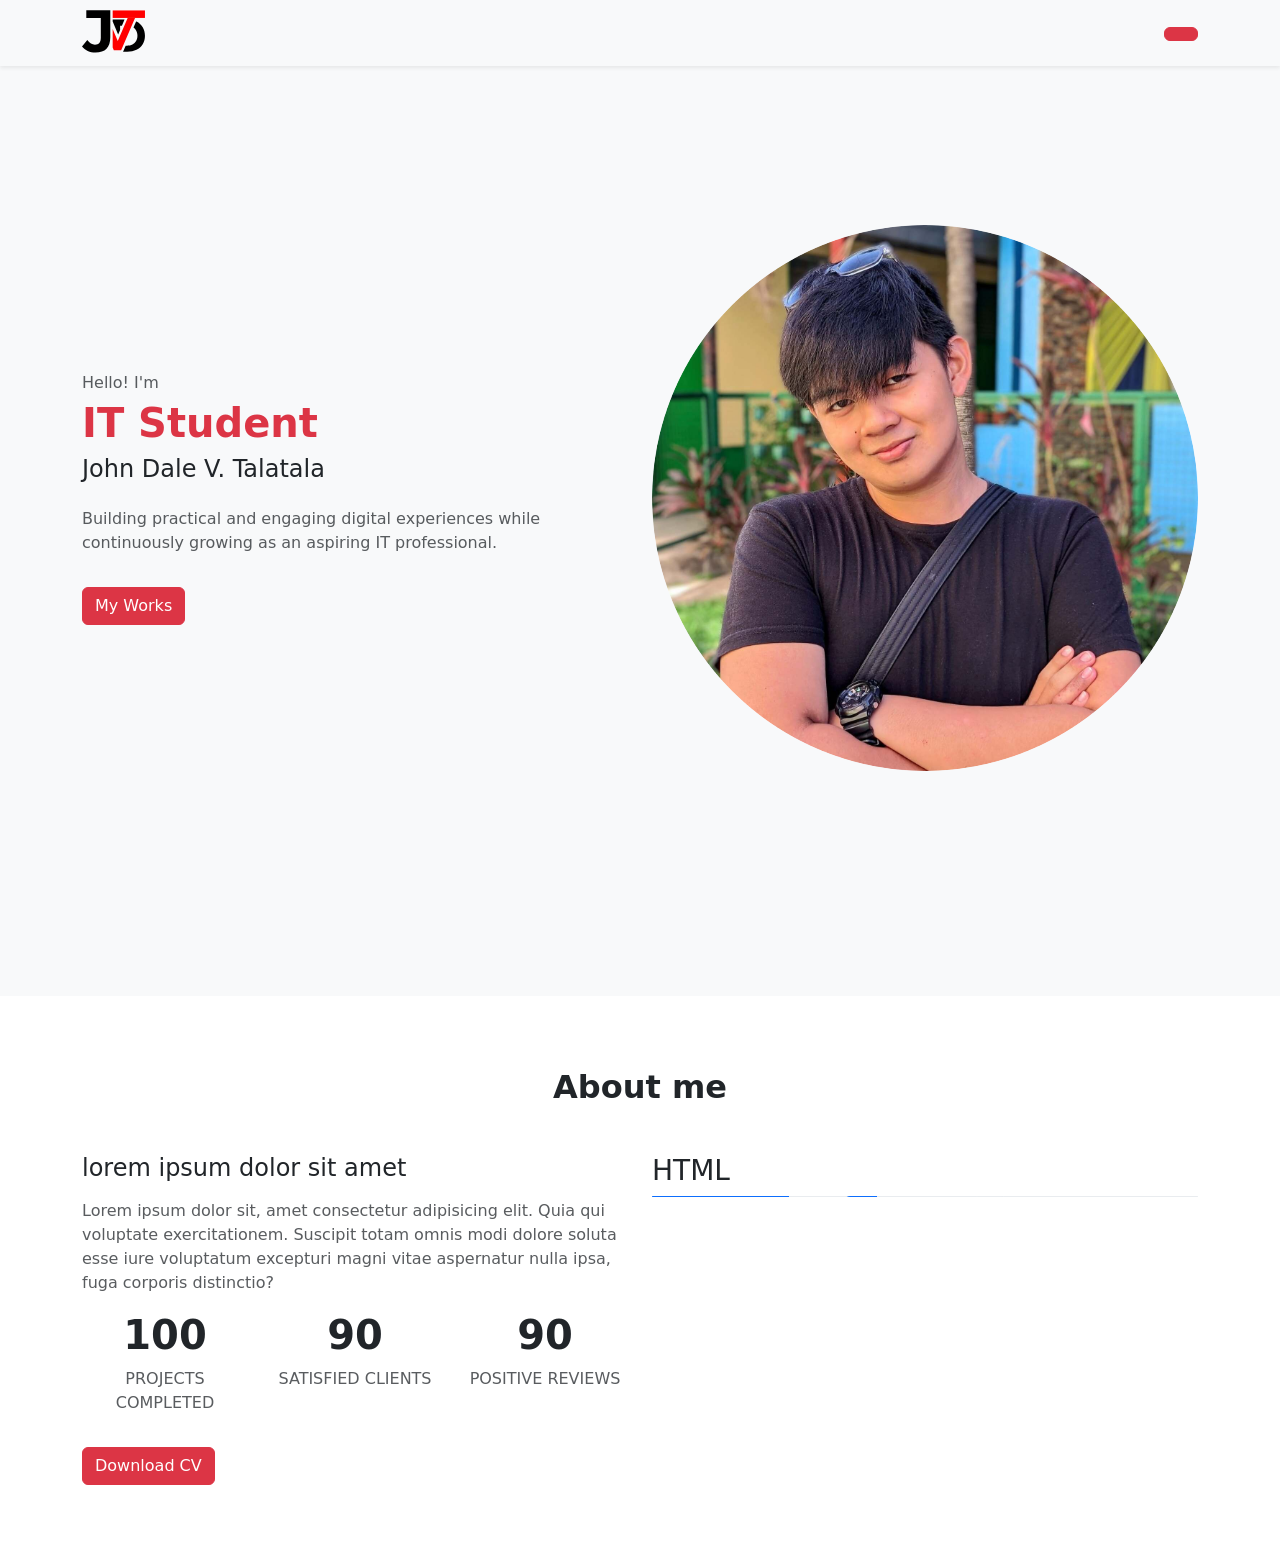
==== assets/index.html @ 02edfbd3 "initial commit" ====
<!DOCTYPE html>
<html lang="en">
<head>
    <meta charset="UTF-8">
    <meta name="viewport" content="width=device-width, initial-scale=1.0">
    <title>Portfolio</title>
    <link rel="stylesheet" href="css/bootstrap.min.css">
    <link rel="stylesheet" href="css/font-awesome.min.css">
</head>
<body class="bg-light">
    <!--Navigation Bar Start-->
    <nav class="navbar navbar-light fixed-top bg-light shadow-sm">
        <div class="container-lg">
            <a class="navbar-brand" href="#">
                 <img src="img/logo.svg" style="height: 70px; width: auto; margin: -15px 0;">
            </a>
            <div class="dropdown">
                <button class="btn btn-danger px-3" type="button" id="dropdownMenuButton"
                data-bs-toggle="dropdown" aria-expanded="false">
                    <i class="fas fa-bars"></i>
                </button>
                <ul class="dropdown-menu dropdown-menu-end">
                    <li><a class="dropdown-item" href="#home">Home</a></li>
                    <li><a class="dropdown-item" href="#about">About</a></li>
                    <li><a class="dropdown-item" href="#portfolio">Portfolio</a></li>                    
                </ul>
            </div>
        </div>
    </nav>
    <!--Navigation Bar end-->

    <!--Home Section Start-->
<section class="Home py-5" id="home">
    <div class="container-lg">
        <div class="row min-vh-100 align-items-center align-content-center">
            <div class="col-md-6 mt-5 mt-md-0">
                <div class="home-img">
                    <img src="img/profile.png" alt="Profile Picture" class="img-fluid rounded-circle w-100">
                </div>
            </div>
            <div class="col-md-6 mt-5 mt-md-0 order-md-first">
                <div class="home-text">
                    <p class="text-muted mb-1">Hello! I'm</p>
                    <h1 class="text-danger fs-1 fw-bold">IT Student</h1>
                    <h2 class="fs-4">John Dale V. Talatala</h2>
                    <p class="mt-4 text-muted">Building practical and engaging digital experiences while continuously growing as an aspiring IT professional.</p>
                    <a href="#portfolio" class="btn btn-danger px3 mt-3">My Works</a>
                </div>
            </div>
                

            </div>
        </div>
    </div>
</section>
    <!--Home Section End-->

    <!--About Section Start-->
<section class="about bg-white py-5" id="about">
    <div class="container-lg py-4">
        <div class="row justify-content-center">
            <div class="col-lg-8">
                <div class="section-title text-center">
                    <h2 class="fw-bold mb-5">About me</h2>
                </div>
            </div>
        </div>
        <div class="row">
            <div class="col-md-6">
                <div class="about-text"> 
                    <h3 class="fs-4 mb-3">lorem ipsum dolor sit amet</h3>
                    <p class="text-muted">Lorem ipsum dolor sit, amet consectetur adipisicing elit. Quia qui voluptate exercitationem. Suscipit totam omnis modi dolore soluta esse iure voluptatum excepturi magni vitae aspernatur nulla ipsa, fuga corporis distinctio?</p>
                </div>
                <div class="row text-center text-uppercase my-3">    
                    <div class="col-sm-4">
                        <div class="fact-item">
                            <h4 class="fs-1 fw-bold">100</h4>
                            <p class="text-muted">Projects Completed</p>
                        </div>
                    </div>
                    <div class="col-sm-4">
                        <div class="fact-item">
                            <h4 class="fs-1 fw-bold">90</h4>
                            <p class="text-muted">Satisfied Clients</p>
                        </div>
                    </div>
                    <div class="col-sm-4">
                        <div class="fact-item">
                            <h4 class="fs-1 fw-bold">90</h4>
                            <p class="text-muted">Positive Reviews</p>
                        </div>
                    </div>                 
                </div>
                <div class="row">
                    <div class="col-lg-12 d-flex align-items-center">
                        <a href="#" class="btn btn-danger me-5">Download CV</a>
                        <div class="social-links">
                            <a href="#" class="text-dark me-2"><i class="fab fa-facebook"></i></a>
                            <a href="#" class="text-dark me-2"><i class="fab fa-twitter"></i></a>
                            <a href="#" class="text-dark me-2"><i class="fab fa-instagram"></i></a>
                            <a href="#" class="text-dark me-2"><i class="fab fa-linkedin-in"></i></a>
                        </div>
                    </div>                    
                </div>
            </div>
            <div class="col-md-6">
                <div class="skill-item">
                    <h3>HTML</h3>
                    <div class="progress" role="progressbar" aria-label="Example 1px high" aria-valuenow="25" aria-valuemin="0" aria-valuemax="100" style="height: 1px">
                        <div class="progress-bar" style="width: 25%"></div>
                    
                    <h3>CSS</h3>
                    <div class="progress" role="progressbar" aria-label="Basic example" aria-valuenow="0" aria-valuemin="0" aria-valuemax="100">
                    <div class="progress-bar" style="width: 40%"></div>
                    
                    <h3>Python</h3>
                    <div class="progress" role="progressbar" aria-label="Basic example" aria-valuenow="0" aria-valuemin="0" aria-valuemax="100">
                    <div class="progress-bar" style="width: 55%"></div>
                    
                    <h3>C++</h3>
                    <div class="progress" role="progressbar" aria-label="Basic example" aria-valuenow="0" aria-valuemin="0" aria-valuemax="100">
                    <div class="progress-bar" style="width: 60%"></div>

</div>
                </div>
            </div>
            
        </div>
    </div>
</section>
    <!--About Section Start-->


    <script src="js/bootstrap.bundle.min.js"></script>
</body>
</html>
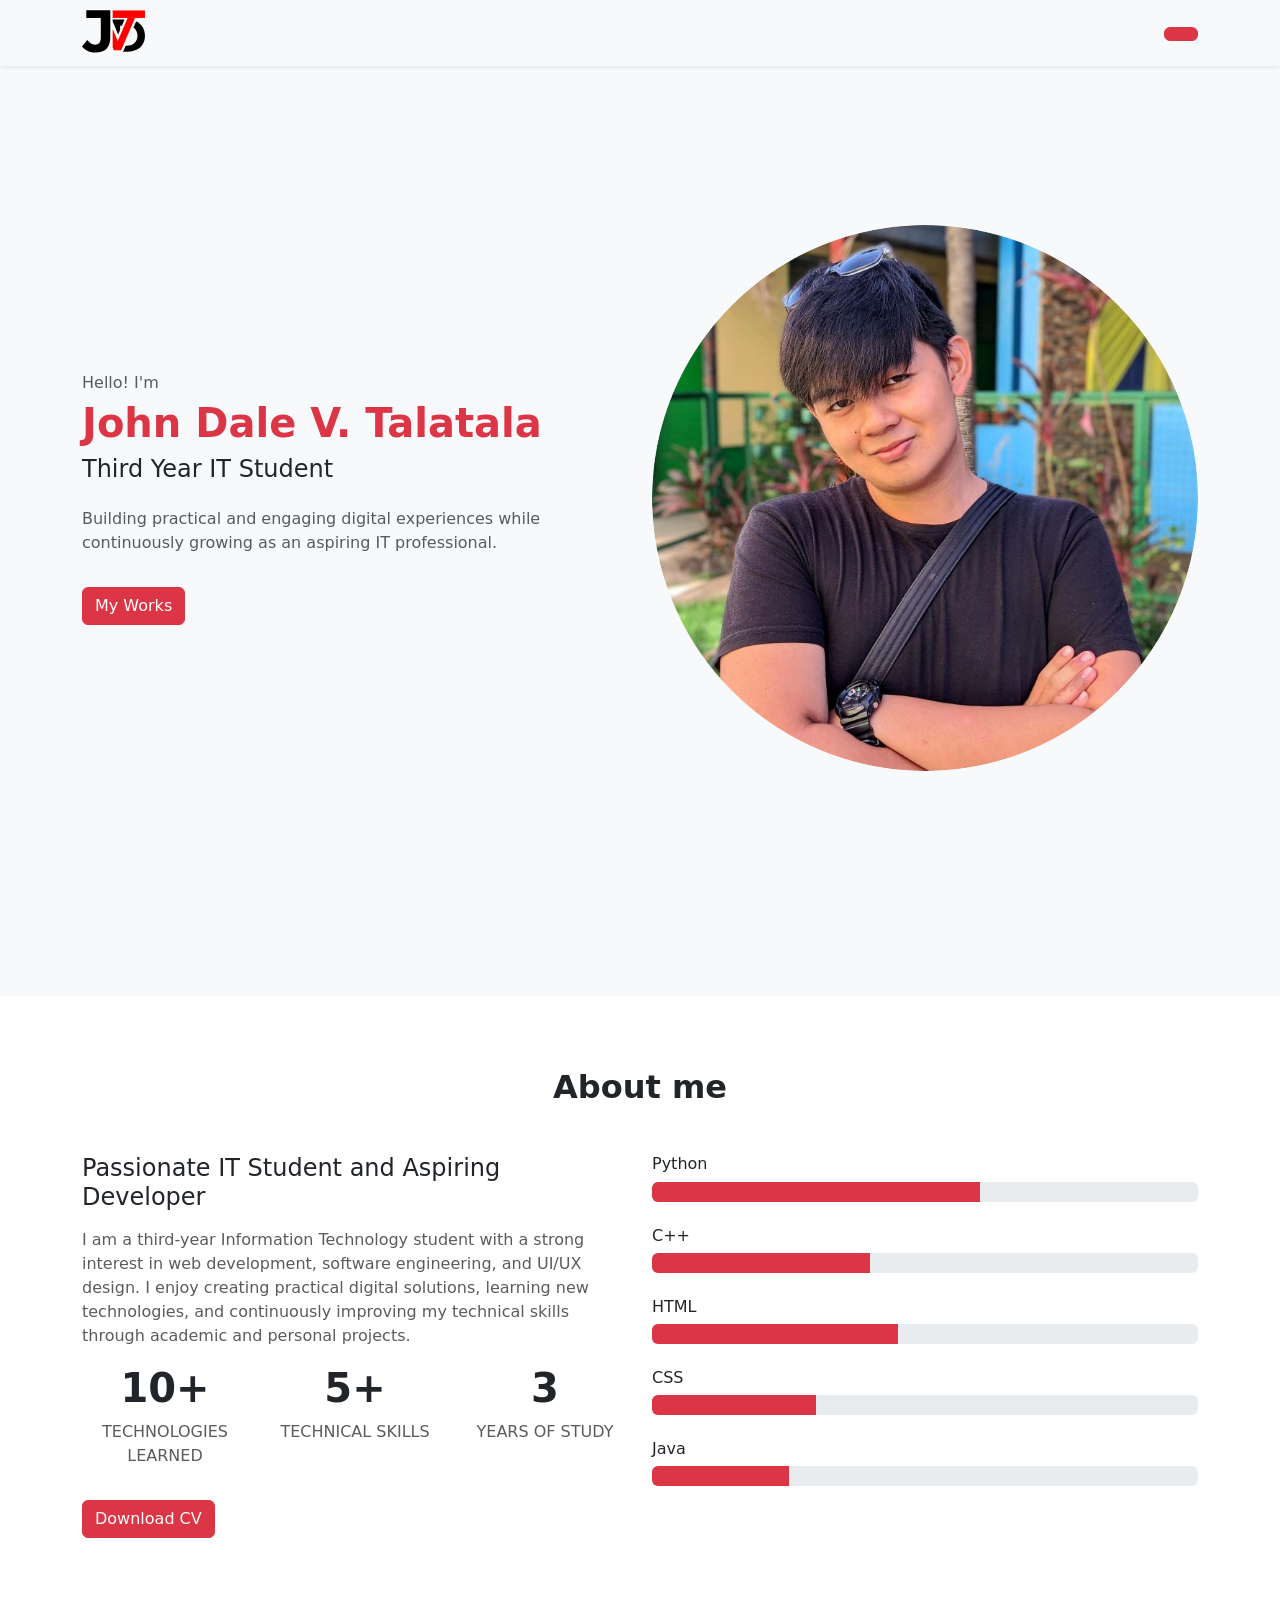
==== commit fb79e3be: "fixed the progress bar and updated the about me placeholder" ====
--- a/assets/index.html
+++ b/assets/index.html
@@ -41,8 +41,8 @@
             <div class="col-md-6 mt-5 mt-md-0 order-md-first">
                 <div class="home-text">
                     <p class="text-muted mb-1">Hello! I'm</p>
-                    <h1 class="text-danger fs-1 fw-bold">IT Student</h1>
-                    <h2 class="fs-4">John Dale V. Talatala</h2>
+                    <h1 class="text-danger fs-1 fw-bold">John Dale V. Talatala</h1>
+                    <h2 class="fs-4">Third Year IT Student</h2>
                     <p class="mt-4 text-muted">Building practical and engaging digital experiences while continuously growing as an aspiring IT professional.</p>
                     <a href="#portfolio" class="btn btn-danger px3 mt-3">My Works</a>
                 </div>
@@ -68,26 +68,30 @@
         <div class="row">
             <div class="col-md-6">
                 <div class="about-text"> 
-                    <h3 class="fs-4 mb-3">lorem ipsum dolor sit amet</h3>
-                    <p class="text-muted">Lorem ipsum dolor sit, amet consectetur adipisicing elit. Quia qui voluptate exercitationem. Suscipit totam omnis modi dolore soluta esse iure voluptatum excepturi magni vitae aspernatur nulla ipsa, fuga corporis distinctio?</p>
+                    <h3 class="fs-4 mb-3">Passionate IT Student and Aspiring Developer</h3>
+                    <p class="text-muted">I am a third-year Information Technology student with a strong interest
+                    in web development, software engineering, and UI/UX design. I enjoy
+                    creating practical digital solutions, learning new technologies, and
+                    continuously improving my technical skills through academic and personal
+                    projects.</p>
                 </div>
                 <div class="row text-center text-uppercase my-3">    
                     <div class="col-sm-4">
                         <div class="fact-item">
-                            <h4 class="fs-1 fw-bold">100</h4>
-                            <p class="text-muted">Projects Completed</p>
+                            <h4 class="fs-1 fw-bold">10+</h4>
+                            <p class="text-muted">Technologies Learned</p>
                         </div>
                     </div>
                     <div class="col-sm-4">
                         <div class="fact-item">
-                            <h4 class="fs-1 fw-bold">90</h4>
-                            <p class="text-muted">Satisfied Clients</p>
+                            <h4 class="fs-1 fw-bold">5+</h4>
+                            <p class="text-muted">Technical Skills</p>
                         </div>
                     </div>
                     <div class="col-sm-4">
                         <div class="fact-item">
-                            <h4 class="fs-1 fw-bold">90</h4>
-                            <p class="text-muted">Positive Reviews</p>
+                            <h4 class="fs-1 fw-bold">3</h4>
+                            <p class="text-muted">Years of Study</p>
                         </div>
                     </div>                 
                 </div>
@@ -103,25 +107,36 @@
                     </div>                    
                 </div>
             </div>
-            <div class="col-md-6">
-                <div class="skill-item">
-                    <h3>HTML</h3>
-                    <div class="progress" role="progressbar" aria-label="Example 1px high" aria-valuenow="25" aria-valuemin="0" aria-valuemax="100" style="height: 1px">
-                        <div class="progress-bar" style="width: 25%"></div>
-                    
-                    <h3>CSS</h3>
-                    <div class="progress" role="progressbar" aria-label="Basic example" aria-valuenow="0" aria-valuemin="0" aria-valuemax="100">
-                    <div class="progress-bar" style="width: 40%"></div>
-                    
-                    <h3>Python</h3>
-                    <div class="progress" role="progressbar" aria-label="Basic example" aria-valuenow="0" aria-valuemin="0" aria-valuemax="100">
-                    <div class="progress-bar" style="width: 55%"></div>
-                    
-                    <h3>C++</h3>
-                    <div class="progress" role="progressbar" aria-label="Basic example" aria-valuenow="0" aria-valuemin="0" aria-valuemax="100">
-                    <div class="progress-bar" style="width: 60%"></div>
-
-</div>
+            <div class="col-md-6 mt-5 mt-md-0">
+                <div class="skill-item mb-4">
+                    <h3 class="fs-6">Python</h3>
+                    <div class="progress" role="progressbar" aria-valuenow="25" aria-valuemin="0" aria-valuemax="100" style="height: 20px">
+                    <div class="progress-bar bg-danger" style="width: 60%"></div>
+                    </div>
+                </div>
+                <div class="skill-item mb-4">
+                    <h3 class="fs-6">C++</h3>
+                    <div class="progress" role="progressbar" aria-valuenow="25" aria-valuemin="0" aria-valuemax="100" style="height: 20px">
+                    <div class="progress-bar bg-danger" style="width: 40%"></div>
+                    </div>
+                </div>
+                <div class="skill-item mb-4">
+                    <h3 class="fs-6">HTML</h3>
+                    <div class="progress" role="progressbar" aria-valuenow="25" aria-valuemin="0" aria-valuemax="100" style="height: 20px">
+                    <div class="progress-bar bg-danger" style="width: 45%"></div>
+                    </div>
+                </div>
+                <div class="skill-item mb-4">
+                    <h3 class="fs-6">CSS</h3>
+                    <div class="progress" role="progressbar" aria-valuenow="25" aria-valuemin="0" aria-valuemax="100" style="height: 20px">
+                    <div class="progress-bar bg-danger" style="width: 30%"></div>
+                    </div>
+                </div>
+                <div class="skill-item mb-4">
+                    <h3 class="fs-6">Java</h3>
+                    <div class="progress" role="progressbar" aria-valuenow="25" aria-valuemin="0" aria-valuemax="100" style="height: 20px">
+                    <div class="progress-bar bg-danger" style="width: 25%"></div>
+                    </div>
                 </div>
             </div>
             
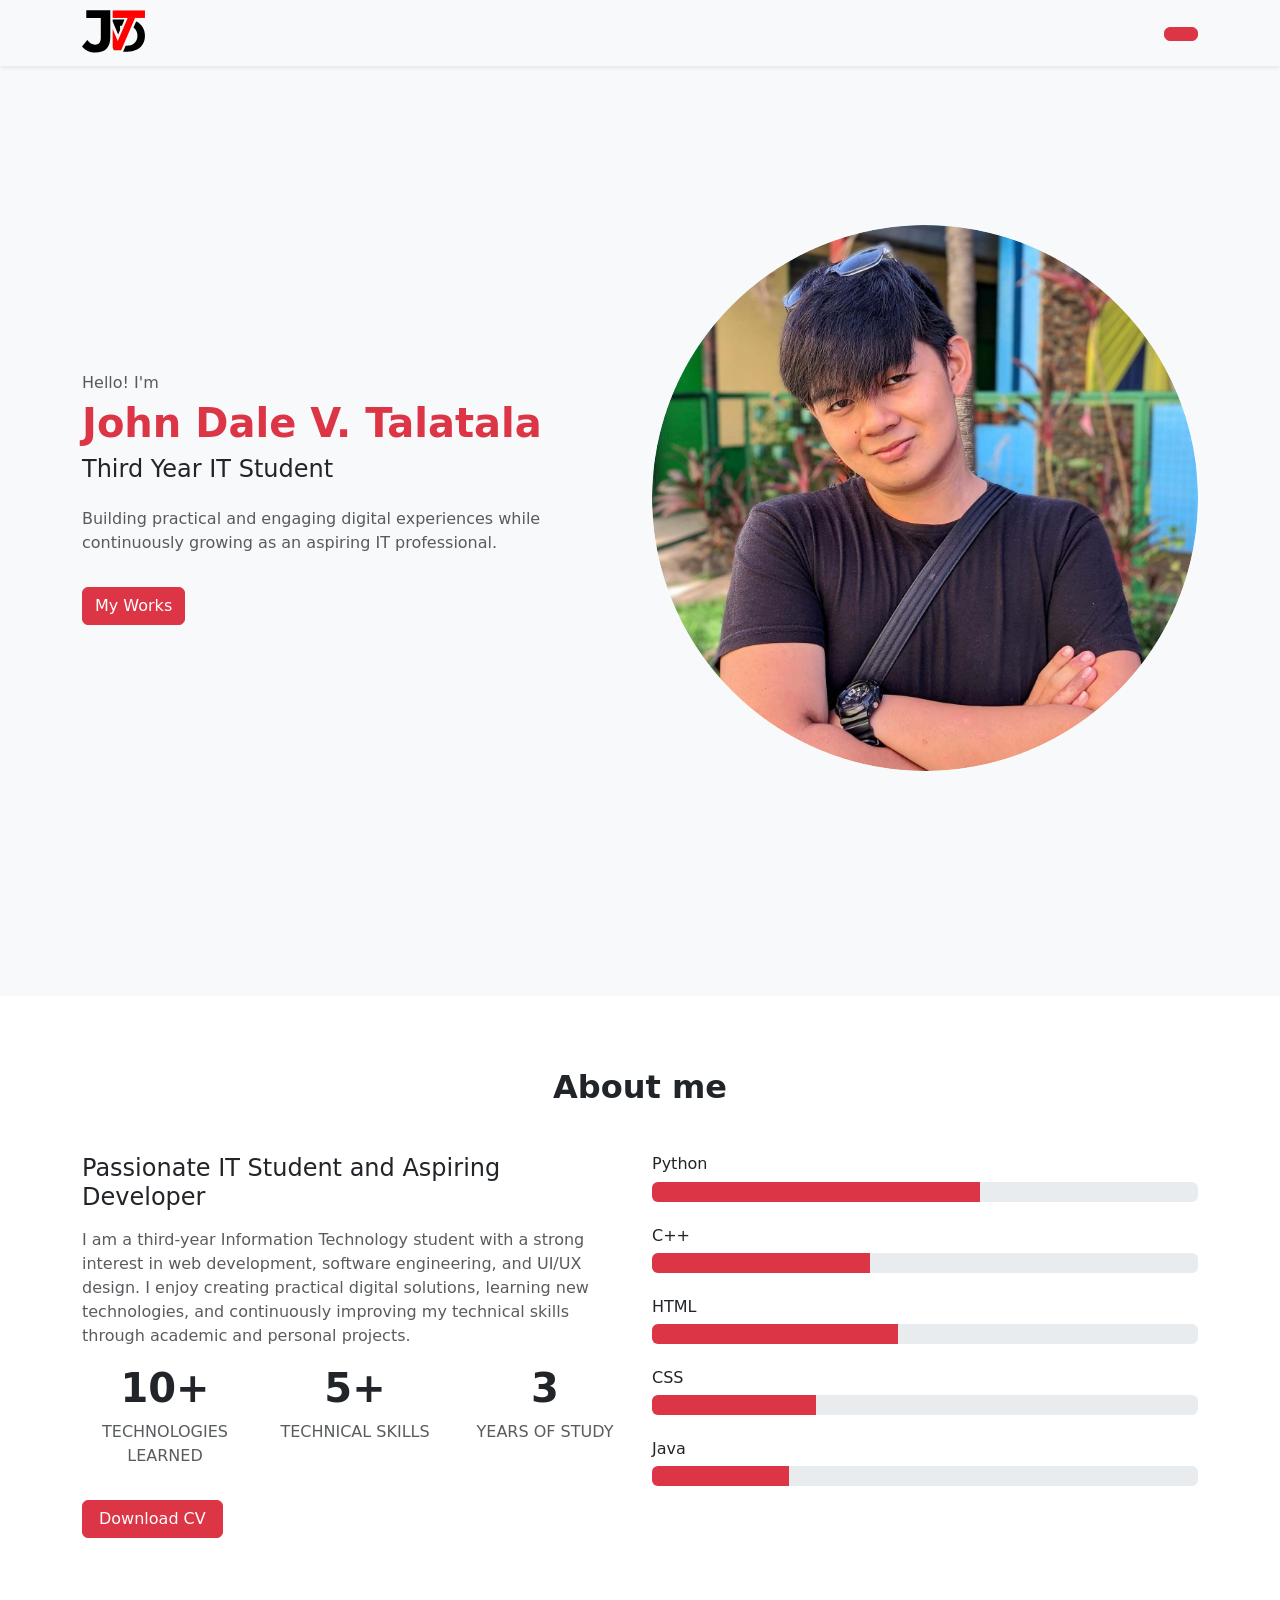
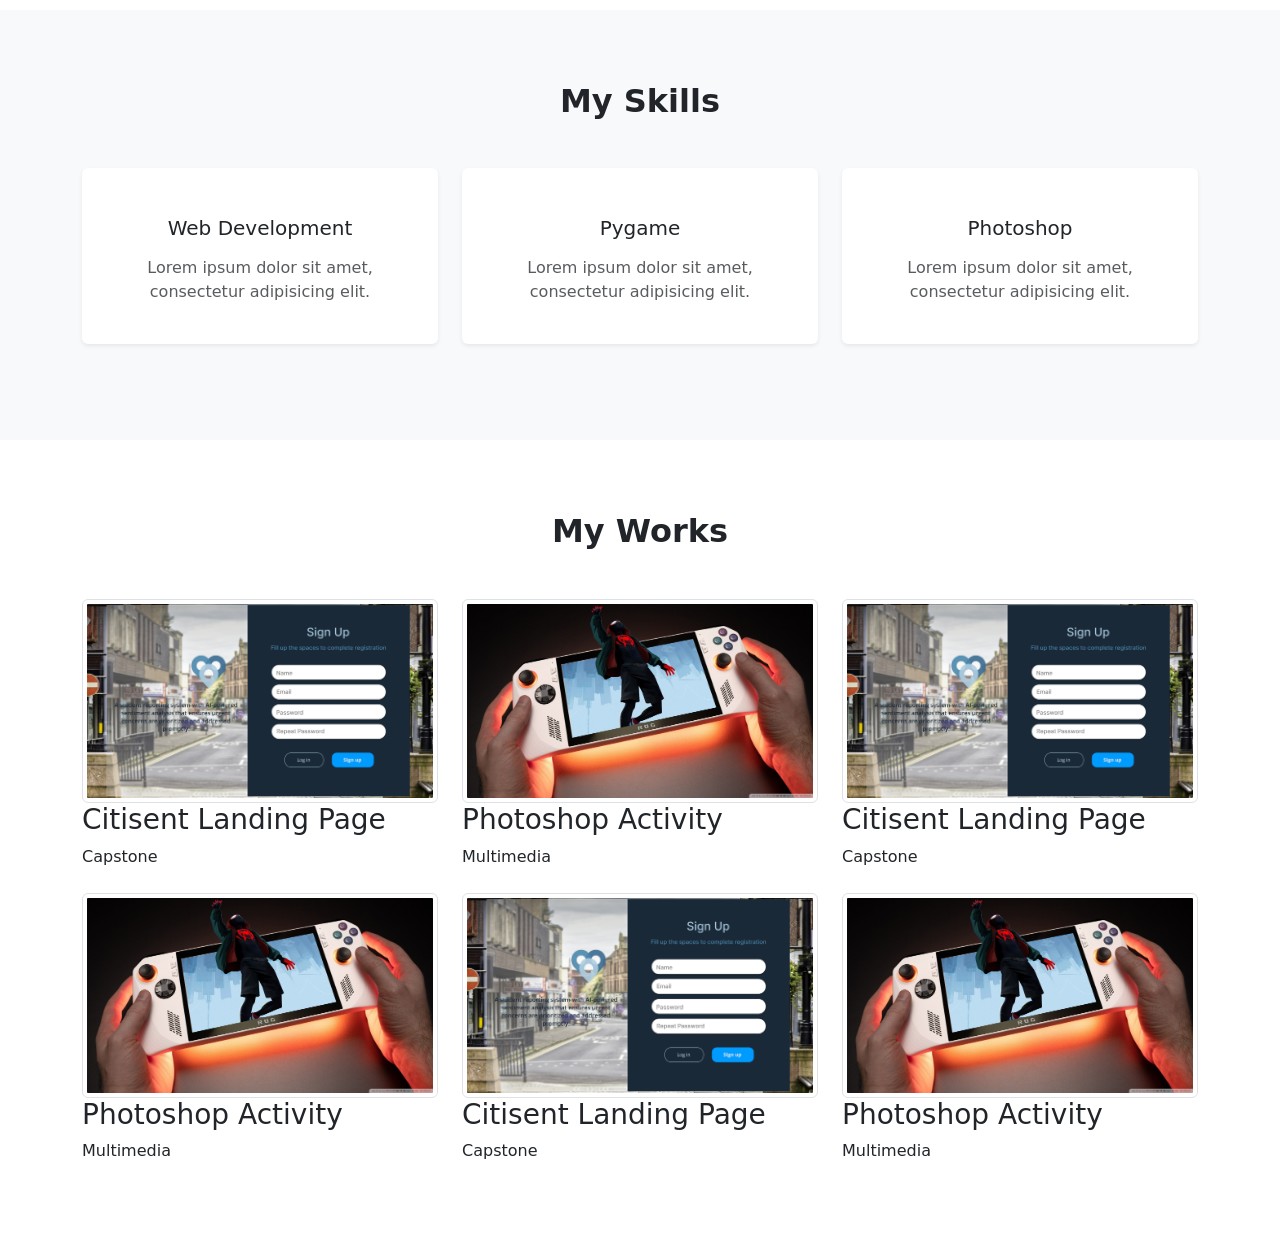
==== commit f834bbf3: "added portfolio section" ====
--- a/assets/index.html
+++ b/assets/index.html
@@ -97,7 +97,7 @@
                 </div>
                 <div class="row">
                     <div class="col-lg-12 d-flex align-items-center">
-                        <a href="#" class="btn btn-danger me-5">Download CV</a>
+                        <a href="#" class="btn px-3 btn-danger me-5">Download CV</a>
                         <div class="social-links">
                             <a href="#" class="text-dark me-2"><i class="fab fa-facebook"></i></a>
                             <a href="#" class="text-dark me-2"><i class="fab fa-twitter"></i></a>
@@ -143,8 +143,111 @@
         </div>
     </div>
 </section>
-    <!--About Section Start-->
-
+    <!--About Section End-->
+
+    <!--Technical Skills Section Start-->
+<section class="services py-5" id="services">
+    <div class="container-lg py-4">
+        <div class="row justify-content-center">
+            <div class="col-lg-8">
+                <div class="section-title text-center">
+                    <h2 class="fw-bold mb-5">My Skills</h2>
+                </div>
+            </div>
+        </div>
+        <div class="row text-center">
+            <div class="col-md-6 col-lg-4 mb-4">
+                <div class="service-item shadow-sm p-4 rounded bg-white">
+                    <div class="icon my-3 text-danger fs-2">
+                        <i class="fas fa-code"></i>
+                    </div>
+                    <h3 class="fs-5 py-2">Web Development</h3>
+                    <p class="text-muted">Lorem ipsum dolor sit amet, consectetur adipisicing elit. </p>
+                    
+                </div>
+            </div>
+            <div class="col-md-6 col-lg-4 mb-4">
+                <div class="service-item shadow-sm p-4 rounded bg-white">
+                    <div class="icon my-3 text-danger fs-2">
+                        <i class="fas fa-lightbulb"></i>
+                    </div>
+                    <h3 class="fs-5 py-2">Pygame</h3>
+                    <p class="text-muted">Lorem ipsum dolor sit amet, consectetur adipisicing elit. </p>
+                    
+                </div>
+            </div>
+            <div class="col-md-6 col-lg-4 mb-4">
+                <div class="service-item shadow-sm p-4 rounded bg-white">
+                    <div class="icon my-3 text-danger fs-2">
+                        <i class="fas fa-image"></i>
+                    </div>
+                    <h3 class="fs-5 py-2">Photoshop</h3>
+                    <p class="text-muted">Lorem ipsum dolor sit amet, consectetur adipisicing elit. </p>
+                    
+                </div>
+            </div>
+        </div>
+    </div>
+</section>    
+    <!--Technical Skills Section End-->
+
+    <!--Portfolio Section Start-->
+<section class="portfolio bg-white py-5" id="portfolio">
+    <div class="container-lg py-4">
+        <div class="row justify-content-center">
+            <div class="col-lg-8">
+                <div class="section-title text-center">
+                    <h2 class="fw-bold mb-5">My Works</h2>
+                </div>
+            </div>
+        </div>
+        <div class="row">
+            <div class="col-md6 col-lg-4">
+                <div class="portfolio-item">
+                    <img src="img/1.png" class="w-100 img-thumbnail" alt="portfolio item 1">
+                    <h3>Citisent Landing Page</h3>
+                    <p class="mb-4">Capstone</p>
+                </div>
+            </div>
+            <div class="col-md6 col-lg-4">
+                <div class="portfolio-item">
+                    <img src="img/2.png" class="w-100 img-thumbnail" alt="portfolio item 2">
+                    <h3>Photoshop Activity</h3>
+                    <p class="mb-4">Multimedia</p>
+                </div>
+            </div>
+            <div class="col-md6 col-lg-4">
+                <div class="portfolio-item">
+                    <img src="img/1.png" class="w-100 img-thumbnail" alt="portfolio item 1">
+                    <h3>Citisent Landing Page</h3>
+                    <p class="mb-4">Capstone</p>
+                </div>
+            </div>
+            <div class="col-md6 col-lg-4">
+                <div class="portfolio-item">
+                    <img src="img/2.png" class="w-100 img-thumbnail" alt="portfolio item 2">
+                    <h3>Photoshop Activity</h3>
+                    <p class="mb-4">Multimedia</p>
+                </div>
+            </div>
+            <div class="col-md6 col-lg-4">
+                <div class="portfolio-item">
+                    <img src="img/1.png" class="w-100 img-thumbnail" alt="portfolio item 1">
+                    <h3>Citisent Landing Page</h3>
+                    <p class="mb-4">Capstone</p>
+                </div>
+            </div>
+            <div class="col-md6 col-lg-4">
+                <div class="portfolio-item">
+                    <img src="img/2.png" class="w-100 img-thumbnail" alt="portfolio item 2">
+                    <h3>Photoshop Activity</h3>
+                    <p class="mb-4">Multimedia</p>
+                </div>
+            </div>
+        </div>
+    </div>
+</section>
+    <!--Portfolio Section End-->
 
     <script src="js/bootstrap.bundle.min.js"></script>
 </body>
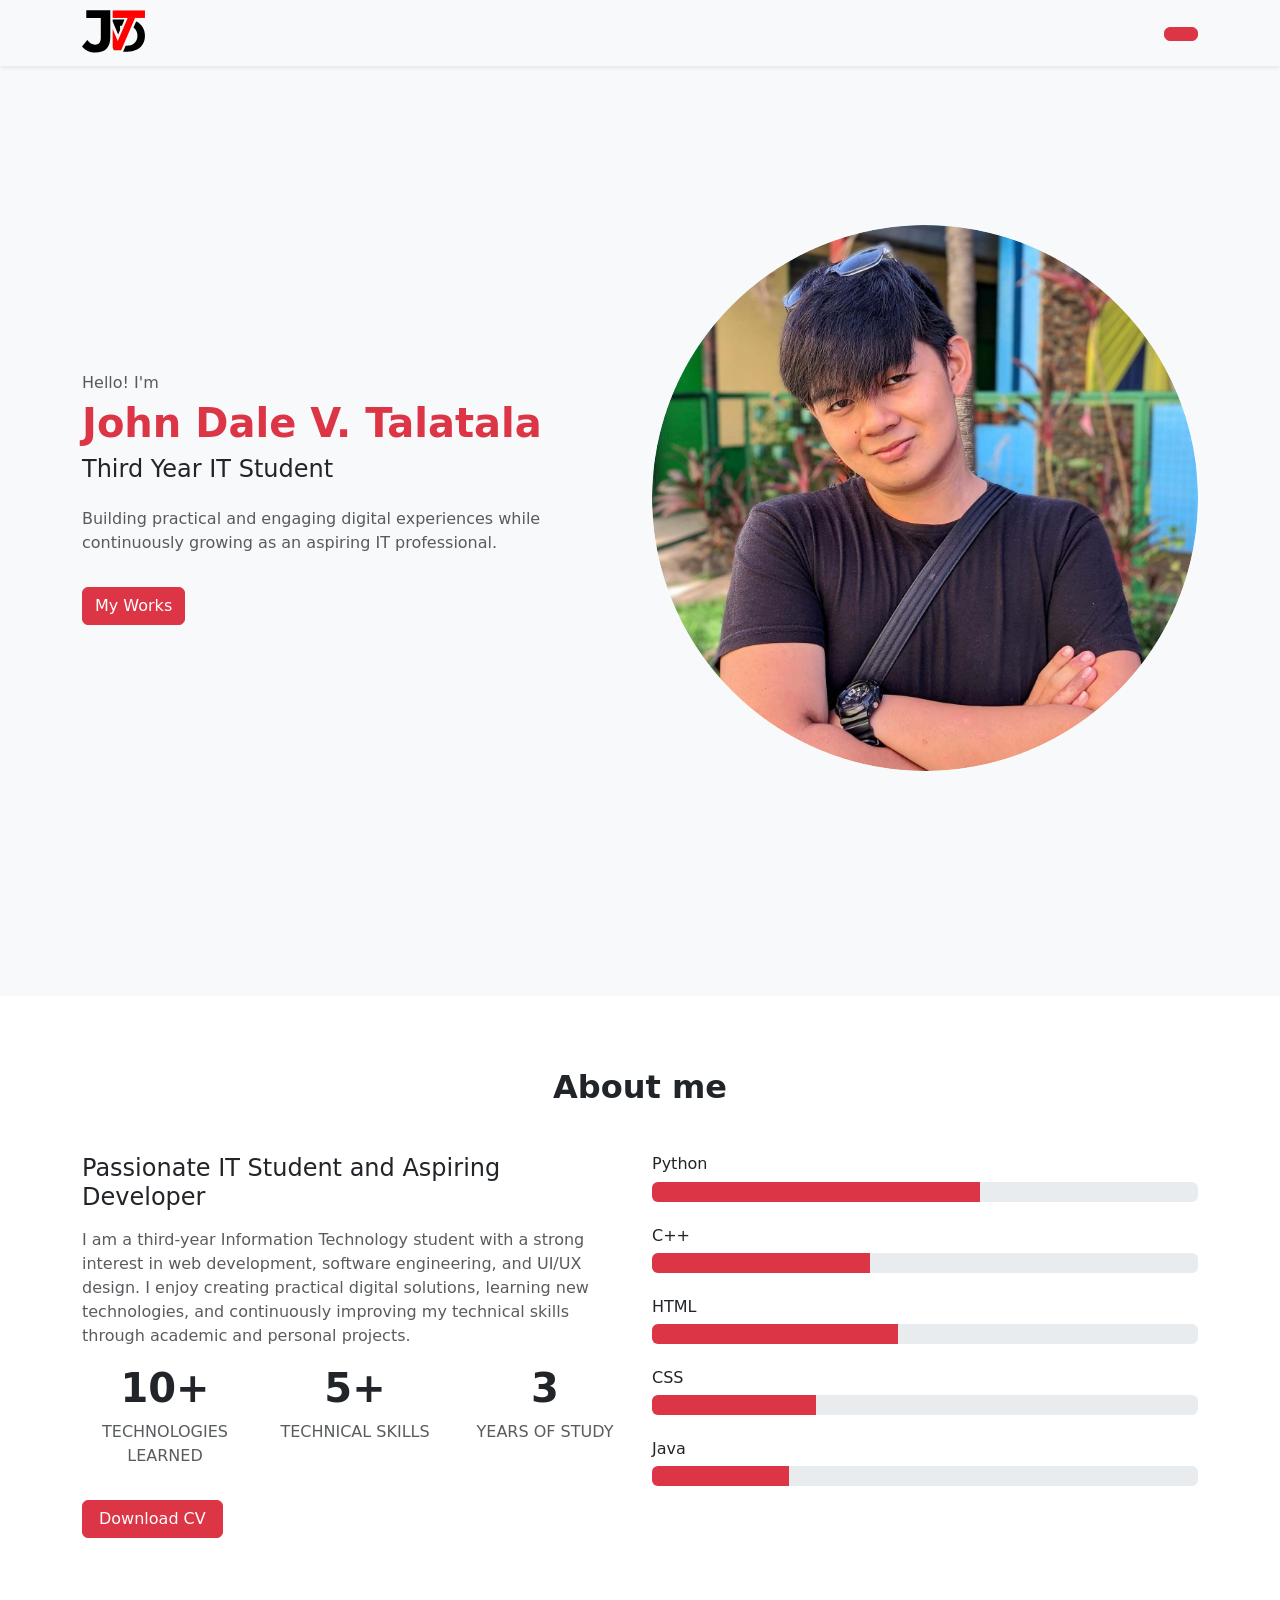
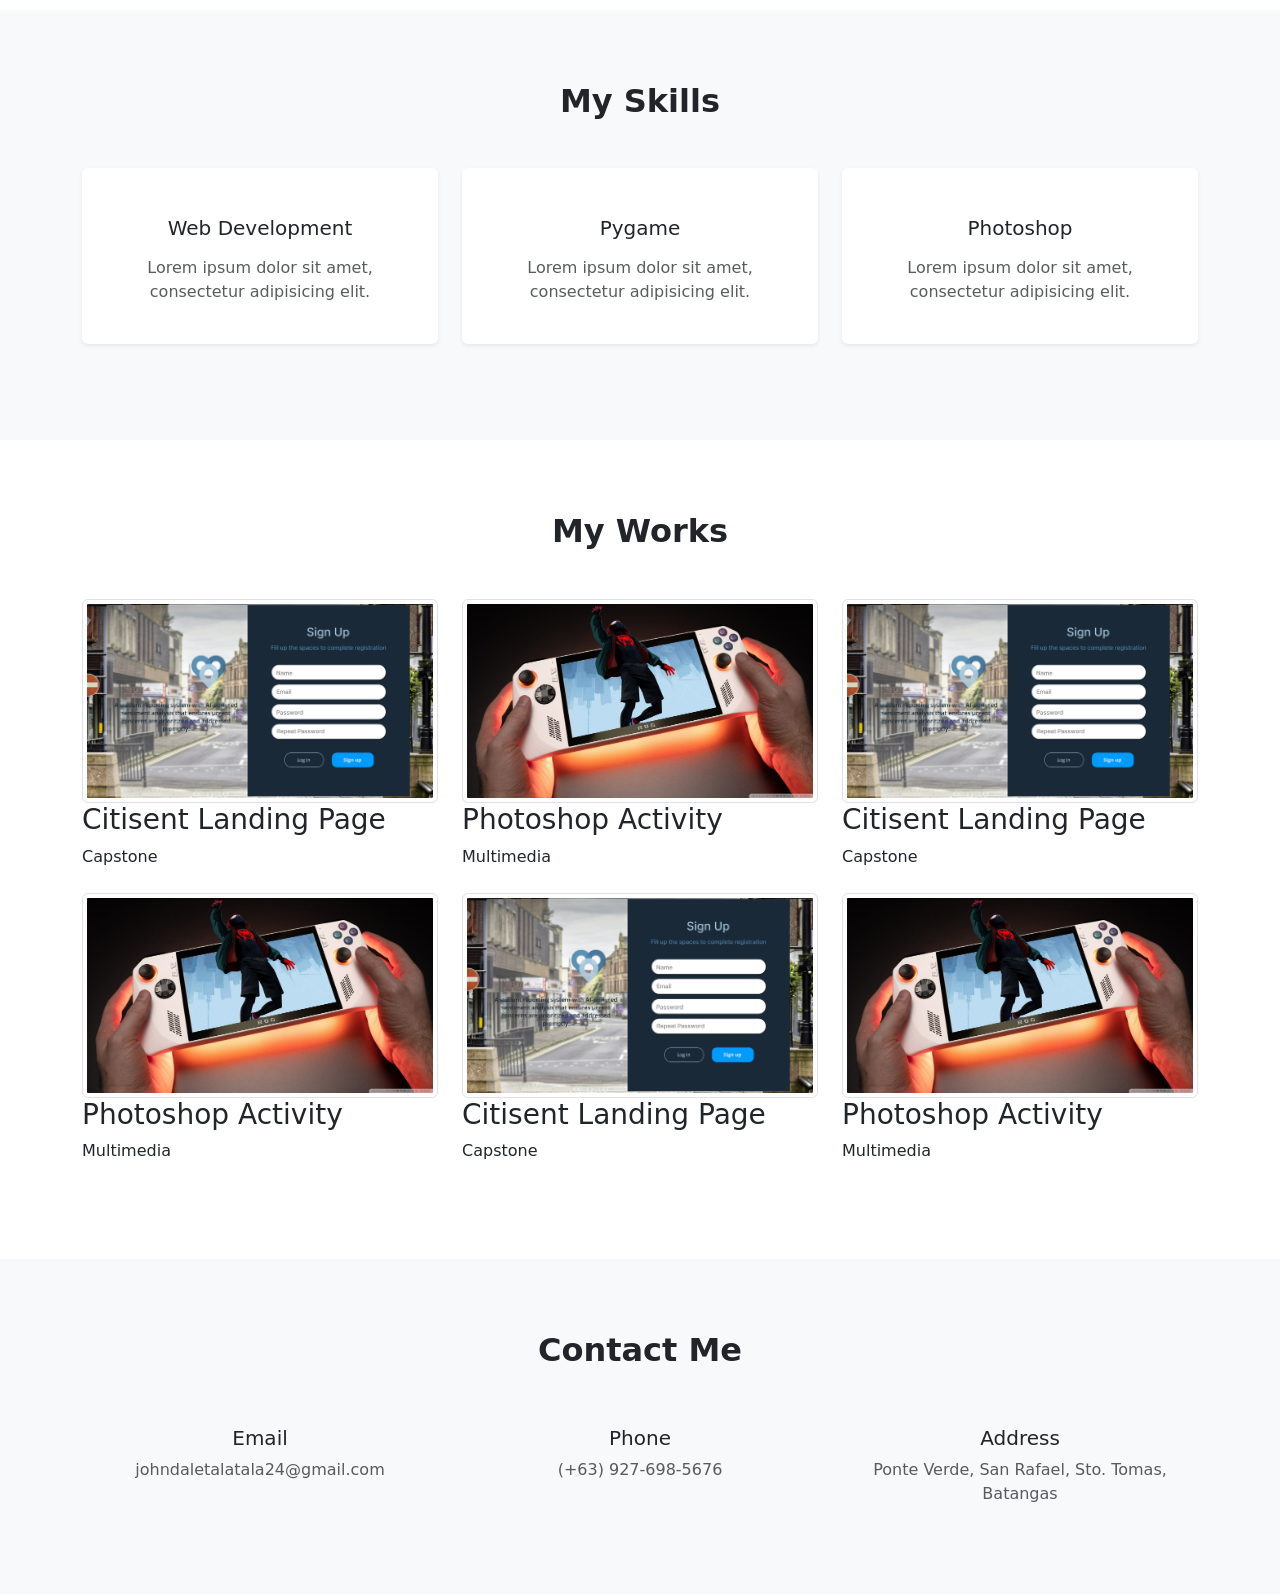
==== commit 729bdb11: "added contact section" ====
--- a/assets/index.html
+++ b/assets/index.html
@@ -248,6 +248,52 @@
     </div>
 </section>
     <!--Portfolio Section End-->
+    
+    <!--Contact Section Start-->
+<section class="contact py-5" id="contact">
+    <div class="container-lg py-4">
+        <div class="row justify-content-center">
+            <div class="col-lg-8">
+                <div class="section-title text-center">
+                    <h2 class="fw-bold mb-5">Contact Me</h2>
+                </div>
+            </div>
+        </div>
+        <div class="row justify-content-center text-center g-4">
+            <div class="col-md-4">
+                <div class="contact-item d-flex flex-column align-items-center">
+                    <div class="icon fs-3 text-danger mb-2">
+                        <i class="fas fa-envelope"></i>
+                    </div>
+                    <h3 class="fs-5">Email</h3>
+                    <p class="text-muted">johndaletalatala24@gmail.com</p>
+                </div>
+            </div>
+            <div class="col-md-4">
+                <div class="contact-item d-flex flex-column align-items-center">
+                    <div class="icon fs-3 text-danger mb-2">
+                        <i class="fas fa-phone"></i>
+                    </div>
+                    <h3 class="fs-5">Phone</h3>
+                    <p class="text-muted">(+63) 927-698-5676</p>
+                </div>
+            </div>
+            <div class="col-md-4">
+                <div class="contact-item d-flex flex-column align-items-center">
+                    <div class="icon fs-3 text-danger mb-2">
+                        <i class="fas fa-map-marker-alt"></i>
+                    </div>
+                    <h3 class="fs-5">Address</h3>
+                    <p class="text-muted">Ponte Verde, San Rafael, Sto. Tomas, Batangas</p>
+                </div>
+            </div>
+        </div>
+    </div>
+</section>
+
+
+
+    <!--Contact Section End-->    
 
     <script src="js/bootstrap.bundle.min.js"></script>
 </body>
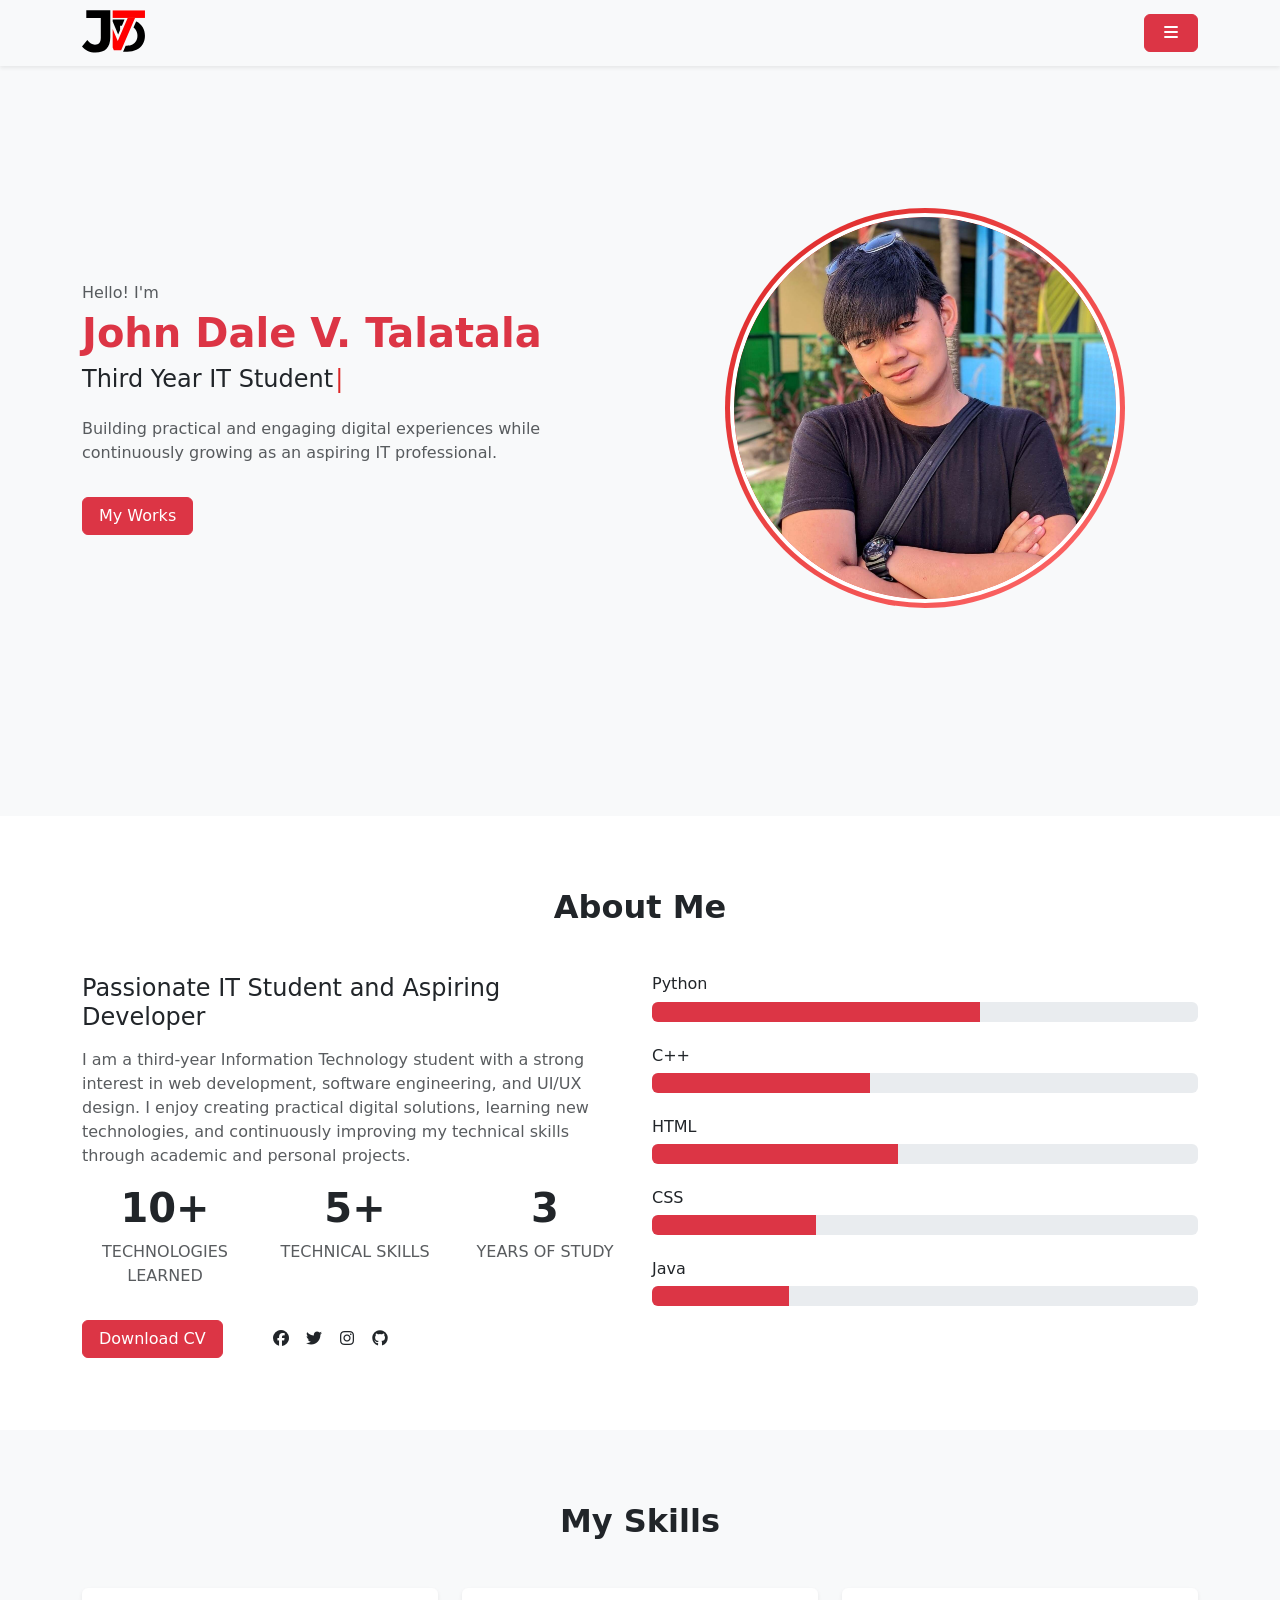
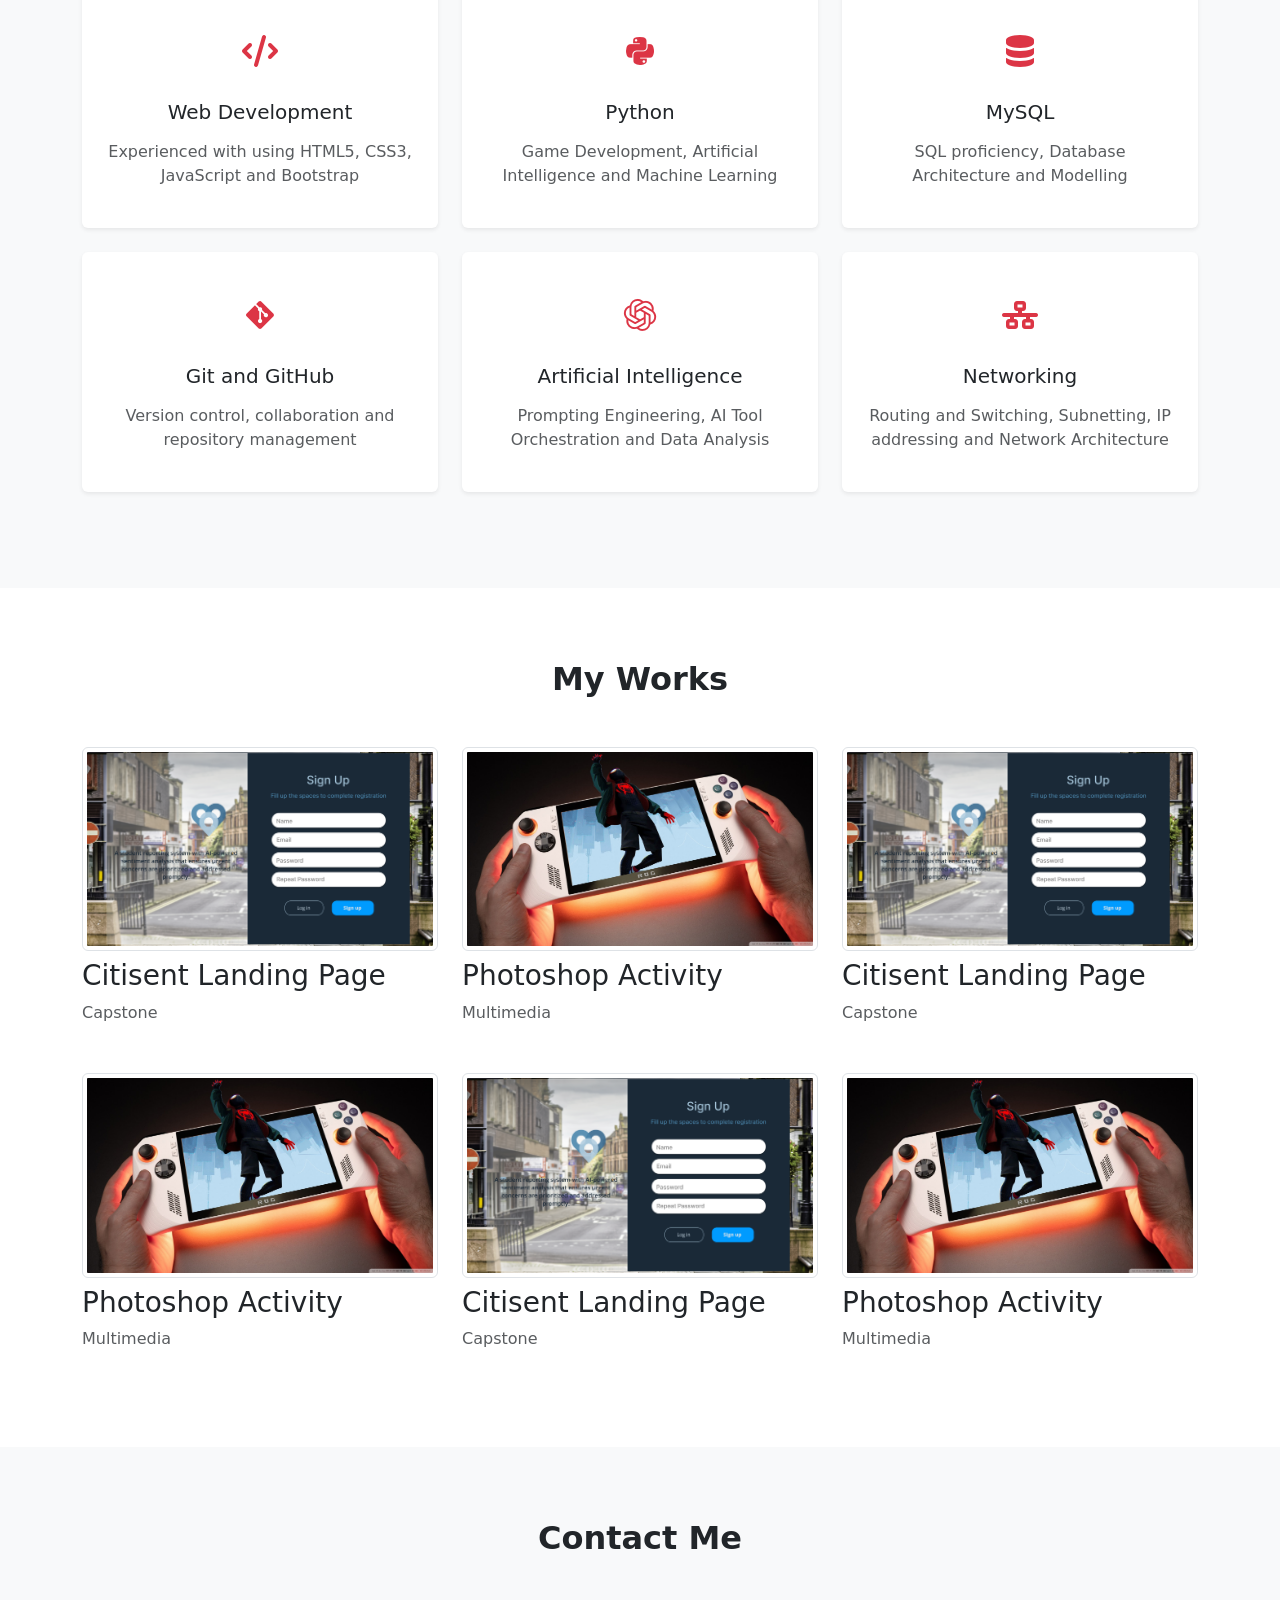
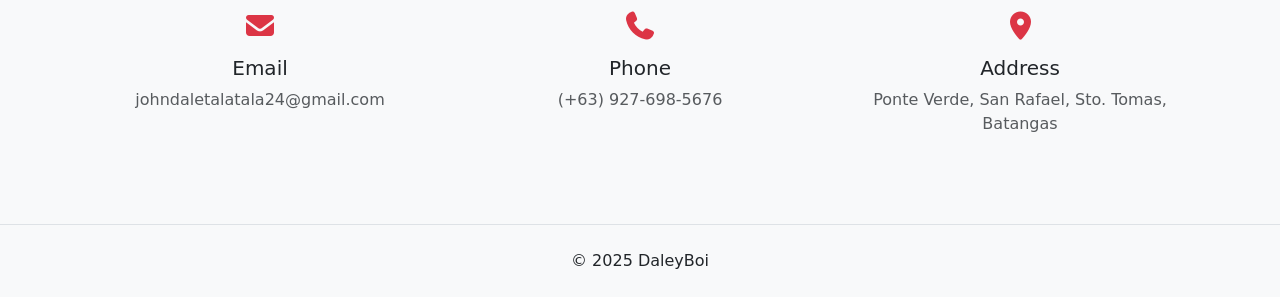
==== commit 741514c6: "footer, new icon pack, adjusted home section with css and js" ====
--- a/assets/index.html
+++ b/assets/index.html
@@ -1,18 +1,87 @@
 <!DOCTYPE html>
-<html lang="en">
+<html lang="en" data-bs-theme="light">
 <head>
     <meta charset="UTF-8">
     <meta name="viewport" content="width=device-width, initial-scale=1.0">
     <title>Portfolio</title>
     <link rel="stylesheet" href="css/bootstrap.min.css">
-    <link rel="stylesheet" href="css/font-awesome.min.css">
+    <link rel="stylesheet" href="css/all.css">
+    <style>
+        /* Fade + Slide In Animations */
+        @keyframes fadeSlideUp {
+            from { opacity: 0; transform: translateY(40px); }
+            to   { opacity: 1; transform: translateY(0); }
+        }
+
+        @keyframes fadeSlideRight {
+            from { opacity: 0; transform: translateX(40px); }
+            to   { opacity: 1; transform: translateX(0); }
+        }
+
+        .animate-text {
+            animation: fadeSlideUp 0.8s ease forwards;
+            opacity: 0;
+        }
+
+        .animate-text:nth-child(1) { animation-delay: 0.1s; }
+        .animate-text:nth-child(2) { animation-delay: 0.3s; }
+        .animate-text:nth-child(3) { animation-delay: 0.5s; }
+        .animate-text:nth-child(4) { animation-delay: 0.7s; }
+        .animate-text:nth-child(5) { animation-delay: 0.9s; }
+
+        .animate-img {
+            animation: fadeSlideRight 1s ease 0.3s forwards;
+            opacity: 0;
+        }
+
+        /* Glowing Profile Border */
+        .profile-glow {
+            padding: 5px;
+            border-radius: 50%;
+            background: linear-gradient(135deg, #dc2626, #ff6b6b, #dc2626);
+            background-size: 200% 200%;
+            animation: gradientRotate 3s ease infinite, glowPulse 2s ease-in-out infinite;
+        }
+
+        @keyframes gradientRotate {
+            0%   { background-position: 0% 50%; }
+            50%  { background-position: 100% 50%; }
+            100% { background-position: 0% 50%; }
+        }
+
+        @keyframes glowPulse {
+            0%, 100% { box-shadow: 0 0 15px 3px rgba(220, 38, 38, 0.4); }
+            50%       { box-shadow: 0 0 30px 8px rgba(220, 38, 38, 0.7); }
+        }
+
+        .profile-glow img {
+            display: block;
+            border: 4px solid white;
+            border-radius: 50%;
+        }
+
+        /* Typing cursor on role */
+        .typing-cursor::after {
+            content: '|';
+            animation: blink 0.8s step-end infinite;
+            color: #dc2626;
+            font-weight: 100;
+            margin-left: 2px;
+        }
+
+        @keyframes blink {
+            0%, 100% { opacity: 1; }
+            50%       { opacity: 0; }
+        }
+    </style>
 </head>
 <body class="bg-light">
+
     <!--Navigation Bar Start-->
     <nav class="navbar navbar-light fixed-top bg-light shadow-sm">
         <div class="container-lg">
             <a class="navbar-brand" href="#">
-                 <img src="img/logo.svg" style="height: 70px; width: auto; margin: -15px 0;">
+                <img src="img/logo.svg" style="height: 70px; width: auto; margin: -15px 0;">
             </a>
             <div class="dropdown">
                 <button class="btn btn-danger px-3" type="button" id="dropdownMenuButton"
@@ -22,278 +91,313 @@
                 <ul class="dropdown-menu dropdown-menu-end">
                     <li><a class="dropdown-item" href="#home">Home</a></li>
                     <li><a class="dropdown-item" href="#about">About</a></li>
-                    <li><a class="dropdown-item" href="#portfolio">Portfolio</a></li>                    
+                    <li><a class="dropdown-item" href="#portfolio">Portfolio</a></li>
+                    <li><a class="dropdown-item" href="#contact">Contact</a></li>
                 </ul>
             </div>
         </div>
     </nav>
-    <!--Navigation Bar end-->
+    <!--Navigation Bar End-->
 
     <!--Home Section Start-->
-<section class="Home py-5" id="home">
+    <section class="Home py-5" id="home">
+        <div class="container-lg">
+            <div class="row align-items-center align-content-center" style="min-height: 80vh">
+
+                <!-- Profile Image -->
+                <div class="col-md-6 mt-5 mt-md-0 animate-img">
+                    <div class="profile-glow mx-auto" style="max-width: 400px;">
+                        <img src="img/profile.png" alt="Profile Picture" class="img-fluid rounded-circle w-100">
+                    </div>
+                </div>
+
+                <!-- Text Content -->
+                <div class="col-md-6 mt-5 mt-md-0 order-md-first">
+                    <div class="home-text">
+                        <p class="text-muted mb-1 animate-text">Hello! I'm</p>
+                        <h1 class="text-danger fs-1 fw-bold animate-text">John Dale V. Talatala</h1>
+                        <h2 class="fs-4 animate-text typing-cursor">Third Year IT Student</h2>
+                        <p class="mt-4 text-muted animate-text">Building practical and engaging digital experiences while continuously growing as an aspiring IT professional.</p>
+                        <a href="#portfolio" class="btn btn-danger px-3 mt-3 animate-text">My Works</a>
+                    </div>
+                </div>
+
+            </div>
+        </div>
+    </section>
+    <!--Home Section End-->
+
+    <!--About Section Start-->
+    <section class="about bg-white py-5" id="about">
+        <div class="container-lg py-4">
+            <div class="row justify-content-center">
+                <div class="col-lg-8">
+                    <div class="section-title text-center">
+                        <h2 class="fw-bold mb-5">About Me</h2>
+                    </div>
+                </div>
+            </div>
+            <div class="row">
+                <div class="col-md-6">
+                    <div class="about-text">
+                        <h3 class="fs-4 mb-3">Passionate IT Student and Aspiring Developer</h3>
+                        <p class="text-muted">I am a third-year Information Technology student with a strong interest
+                        in web development, software engineering, and UI/UX design. I enjoy
+                        creating practical digital solutions, learning new technologies, and
+                        continuously improving my technical skills through academic and personal
+                        projects.</p>
+                    </div>
+                    <div class="row text-center text-uppercase my-3">
+                        <div class="col-sm-4">
+                            <div class="fact-item">
+                                <h4 class="fs-1 fw-bold">10+</h4>
+                                <p class="text-muted">Technologies Learned</p>
+                            </div>
+                        </div>
+                        <div class="col-sm-4">
+                            <div class="fact-item">
+                                <h4 class="fs-1 fw-bold">5+</h4>
+                                <p class="text-muted">Technical Skills</p>
+                            </div>
+                        </div>
+                        <div class="col-sm-4">
+                            <div class="fact-item">
+                                <h4 class="fs-1 fw-bold">3</h4>
+                                <p class="text-muted">Years of Study</p>
+                            </div>
+                        </div>
+                    </div>
+                    <div class="row">
+                        <div class="col-lg-12 d-flex align-items-center">
+                            <a href="#" class="btn px-3 btn-danger me-5">Download CV</a>
+                            <div class="social-links">
+                                <a href="" class="text-dark me-2"><i class="fab fa-facebook"></i></a>
+                                <a href="#" class="text-dark me-2"><i class="fab fa-twitter"></i></a>
+                                <a href="#" class="text-dark me-2"><i class="fab fa-instagram"></i></a>
+                                <a href="#" class="text-dark me-2"><i class="fab fa-github"></i></a>
+                            </div>
+                        </div>
+                    </div>
+                </div>
+                <div class="col-md-6 mt-5 mt-md-0">
+                    <div class="skill-item mb-4">
+                        <h3 class="fs-6">Python</h3>
+                        <div class="progress" role="progressbar" aria-valuenow="60" aria-valuemin="0" aria-valuemax="100" style="height: 20px">
+                            <div class="progress-bar bg-danger" style="width: 60%"></div>
+                        </div>
+                    </div>
+                    <div class="skill-item mb-4">
+                        <h3 class="fs-6">C++</h3>
+                        <div class="progress" role="progressbar" aria-valuenow="40" aria-valuemin="0" aria-valuemax="100" style="height: 20px">
+                            <div class="progress-bar bg-danger" style="width: 40%"></div>
+                        </div>
+                    </div>
+                    <div class="skill-item mb-4">
+                        <h3 class="fs-6">HTML</h3>
+                        <div class="progress" role="progressbar" aria-valuenow="45" aria-valuemin="0" aria-valuemax="100" style="height: 20px">
+                            <div class="progress-bar bg-danger" style="width: 45%"></div>
+                        </div>
+                    </div>
+                    <div class="skill-item mb-4">
+                        <h3 class="fs-6">CSS</h3>
+                        <div class="progress" role="progressbar" aria-valuenow="30" aria-valuemin="0" aria-valuemax="100" style="height: 20px">
+                            <div class="progress-bar bg-danger" style="width: 30%"></div>
+                        </div>
+                    </div>
+                    <div class="skill-item mb-4">
+                        <h3 class="fs-6">Java</h3>
+                        <div class="progress" role="progressbar" aria-valuenow="25" aria-valuemin="0" aria-valuemax="100" style="height: 20px">
+                            <div class="progress-bar bg-danger" style="width: 25%"></div>
+                        </div>
+                    </div>
+                </div>
+            </div>
+        </div>
+    </section>
+    <!--About Section End-->
+
+    <!--Technical Skills Section Start-->
+    <section class="services py-5" id="services">
+        <div class="container-lg py-4">
+            <div class="row justify-content-center">
+                <div class="col-lg-8">
+                    <div class="section-title text-center">
+                        <h2 class="fw-bold mb-5">My Skills</h2>
+                    </div>
+                </div>
+            </div>
+            <div class="row text-center">
+                <div class="col-md-6 col-lg-4 mb-4">
+                    <div class="service-item shadow-sm p-4 rounded bg-white">
+                        <div class="icon my-3 text-danger fs-2">
+                            <i class="fas fa-code"></i>
+                        </div>
+                        <h3 class="fs-5 py-2">Web Development</h3>
+                        <p class="text-muted">Experienced with using HTML5, CSS3, JavaScript and Bootstrap</p>
+                    </div>
+                </div>
+                <div class="col-md-6 col-lg-4 mb-4">
+                    <div class="service-item shadow-sm p-4 rounded bg-white">
+                        <div class="icon my-3 text-danger fs-2">
+                            <i class="fab fa-python"></i>
+                        </div>
+                        <h3 class="fs-5 py-2">Python</h3>
+                        <p class="text-muted">Game Development, Artificial Intelligence and Machine Learning </p>
+                    </div>
+                </div>
+                <div class="col-md-6 col-lg-4 mb-4">
+                    <div class="service-item shadow-sm p-4 rounded bg-white">
+                        <div class="icon my-3 text-danger fs-2">
+                            <i class="fas fa-database"></i>
+                        </div>
+                        <h3 class="fs-5 py-2">MySQL</h3>
+                        <p class="text-muted">SQL proficiency, Database Architecture and Modelling</p>
+                    </div>
+                </div>
+                <div class="col-md-6 col-lg-4 mb-4">
+                    <div class="service-item shadow-sm p-4 rounded bg-white">
+                        <div class="icon my-3 text-danger fs-2">
+                            <i class="fab fa-git-alt"></i>
+                        </div>
+                        <h3 class="fs-5 py-2">Git and GitHub</h3>
+                        <p class="text-muted">Version control, collaboration and repository management</p>
+                    </div>
+                </div>
+                <div class="col-md-6 col-lg-4 mb-4">
+                    <div class="service-item shadow-sm p-4 rounded bg-white">
+                        <div class="icon my-3 text-danger fs-2">
+                            <i class="fa-brands fa-openai"></i>
+                        </div>
+                        <h3 class="fs-5 py-2">Artificial Intelligence</h3>
+                        <p class="text-muted">Prompting Engineering, AI Tool Orchestration and Data Analysis  </p>
+                    </div>
+                </div>
+                <div class="col-md-6 col-lg-4 mb-4">
+                    <div class="service-item shadow-sm p-4 rounded bg-white">
+                        <div class="icon my-3 text-danger fs-2">
+                            <i class="fa-solid fa-network-wired"></i>
+                        </div>
+                        <h3 class="fs-5 py-2">Networking</h3>
+                        <p class="text-muted">Routing and Switching, Subnetting, IP addressing and Network Architecture</p>
+                    </div>
+                </div>
+            </div>
+        </div>
+    </section>
+    <!--Technical Skills Section End-->
+
+    <!--Portfolio Section Start-->
+    <section class="portfolio bg-white py-5" id="portfolio">
+        <div class="container-lg py-4">
+            <div class="row justify-content-center">
+                <div class="col-lg-8">
+                    <div class="section-title text-center">
+                        <h2 class="fw-bold mb-5">My Works</h2>
+                    </div>
+                </div>
+            </div>
+            <div class="row g-4">
+                <div class="col-md-6 col-lg-4">
+                    <div class="portfolio-item">
+                        <img src="img/1.png" class="w-100 img-thumbnail" alt="portfolio item 1">
+                        <h3 class="mt-2">Citisent Landing Page</h3>
+                        <p class="text-muted mb-4">Capstone</p>
+                    </div>
+                </div>
+                <div class="col-md-6 col-lg-4">
+                    <div class="portfolio-item">
+                        <img src="img/2.png" class="w-100 img-thumbnail" alt="portfolio item 2">
+                        <h3 class="mt-2">Photoshop Activity</h3>
+                        <p class="text-muted mb-4">Multimedia</p>
+                    </div>
+                </div>
+                <div class="col-md-6 col-lg-4">
+                    <div class="portfolio-item">
+                        <img src="img/1.png" class="w-100 img-thumbnail" alt="portfolio item 1">
+                        <h3 class="mt-2">Citisent Landing Page</h3>
+                        <p class="text-muted mb-4">Capstone</p>
+                    </div>
+                </div>
+                <div class="col-md-6 col-lg-4">
+                    <div class="portfolio-item">
+                        <img src="img/2.png" class="w-100 img-thumbnail" alt="portfolio item 2">
+                        <h3 class="mt-2">Photoshop Activity</h3>
+                        <p class="text-muted mb-4">Multimedia</p>
+                    </div>
+                </div>
+                <div class="col-md-6 col-lg-4">
+                    <div class="portfolio-item">
+                        <img src="img/1.png" class="w-100 img-thumbnail" alt="portfolio item 1">
+                        <h3 class="mt-2">Citisent Landing Page</h3>
+                        <p class="text-muted mb-4">Capstone</p>
+                    </div>
+                </div>
+                <div class="col-md-6 col-lg-4">
+                    <div class="portfolio-item">
+                        <img src="img/2.png" class="w-100 img-thumbnail" alt="portfolio item 2">
+                        <h3 class="mt-2">Photoshop Activity</h3>
+                        <p class="text-muted mb-4">Multimedia</p>
+                    </div>
+                </div>
+            </div>
+        </div>
+    </section>
+    <!--Portfolio Section End-->
+
+    <!--Contact Section Start-->
+    <section class="contact py-5" id="contact">
+        <div class="container-lg py-4">
+            <div class="row justify-content-center">
+                <div class="col-lg-8">
+                    <div class="section-title text-center">
+                        <h2 class="fw-bold mb-5">Contact Me</h2>
+                    </div>
+                </div>
+            </div>
+            <div class="row justify-content-center text-center g-4">
+                <div class="col-md-4">
+                    <div class="contact-item d-flex flex-column align-items-center">
+                        <div class="icon fs-3 text-danger mb-2">
+                            <i class="fas fa-envelope"></i>
+                        </div>
+                        <h3 class="fs-5">Email</h3>
+                        <p class="text-muted">johndaletalatala24@gmail.com</p>
+                    </div>
+                </div>
+                <div class="col-md-4">
+                    <div class="contact-item d-flex flex-column align-items-center">
+                        <div class="icon fs-3 text-danger mb-2">
+                            <i class="fas fa-phone"></i>
+                        </div>
+                        <h3 class="fs-5">Phone</h3>
+                        <p class="text-muted">(+63) 927-698-5676</p>
+                    </div>
+                </div>
+                <div class="col-md-4">
+                    <div class="contact-item d-flex flex-column align-items-center">
+                        <div class="icon fs-3 text-danger mb-2">
+                            <i class="fas fa-map-marker-alt"></i>
+                        </div>
+                        <h3 class="fs-5">Address</h3>
+                        <p class="text-muted">Ponte Verde, San Rafael, Sto. Tomas, Batangas</p>
+                    </div>
+                </div>
+            </div>
+        </div>
+    </section>
+    <!--Contact Section End-->
+
+    <!--Footer Section Start-->
+<footer class="footer border-top py-4">
     <div class="container-lg">
-        <div class="row min-vh-100 align-items-center align-content-center">
-            <div class="col-md-6 mt-5 mt-md-0">
-                <div class="home-img">
-                    <img src="img/profile.png" alt="Profile Picture" class="img-fluid rounded-circle w-100">
-                </div>
-            </div>
-            <div class="col-md-6 mt-5 mt-md-0 order-md-first">
-                <div class="home-text">
-                    <p class="text-muted mb-1">Hello! I'm</p>
-                    <h1 class="text-danger fs-1 fw-bold">John Dale V. Talatala</h1>
-                    <h2 class="fs-4">Third Year IT Student</h2>
-                    <p class="mt-4 text-muted">Building practical and engaging digital experiences while continuously growing as an aspiring IT professional.</p>
-                    <a href="#portfolio" class="btn btn-danger px3 mt-3">My Works</a>
-                </div>
-            </div>
-                
-
+        <div class="row">
+            <div class="col-lg-12">
+                <p class="m-0 text-center">&copy; 2025 DaleyBoi</p>
             </div>
         </div>
     </div>
-</section>
-    <!--Home Section End-->
-
-    <!--About Section Start-->
-<section class="about bg-white py-5" id="about">
-    <div class="container-lg py-4">
-        <div class="row justify-content-center">
-            <div class="col-lg-8">
-                <div class="section-title text-center">
-                    <h2 class="fw-bold mb-5">About me</h2>
-                </div>
-            </div>
-        </div>
-        <div class="row">
-            <div class="col-md-6">
-                <div class="about-text"> 
-                    <h3 class="fs-4 mb-3">Passionate IT Student and Aspiring Developer</h3>
-                    <p class="text-muted">I am a third-year Information Technology student with a strong interest
-                    in web development, software engineering, and UI/UX design. I enjoy
-                    creating practical digital solutions, learning new technologies, and
-                    continuously improving my technical skills through academic and personal
-                    projects.</p>
-                </div>
-                <div class="row text-center text-uppercase my-3">    
-                    <div class="col-sm-4">
-                        <div class="fact-item">
-                            <h4 class="fs-1 fw-bold">10+</h4>
-                            <p class="text-muted">Technologies Learned</p>
-                        </div>
-                    </div>
-                    <div class="col-sm-4">
-                        <div class="fact-item">
-                            <h4 class="fs-1 fw-bold">5+</h4>
-                            <p class="text-muted">Technical Skills</p>
-                        </div>
-                    </div>
-                    <div class="col-sm-4">
-                        <div class="fact-item">
-                            <h4 class="fs-1 fw-bold">3</h4>
-                            <p class="text-muted">Years of Study</p>
-                        </div>
-                    </div>                 
-                </div>
-                <div class="row">
-                    <div class="col-lg-12 d-flex align-items-center">
-                        <a href="#" class="btn px-3 btn-danger me-5">Download CV</a>
-                        <div class="social-links">
-                            <a href="#" class="text-dark me-2"><i class="fab fa-facebook"></i></a>
-                            <a href="#" class="text-dark me-2"><i class="fab fa-twitter"></i></a>
-                            <a href="#" class="text-dark me-2"><i class="fab fa-instagram"></i></a>
-                            <a href="#" class="text-dark me-2"><i class="fab fa-linkedin-in"></i></a>
-                        </div>
-                    </div>                    
-                </div>
-            </div>
-            <div class="col-md-6 mt-5 mt-md-0">
-                <div class="skill-item mb-4">
-                    <h3 class="fs-6">Python</h3>
-                    <div class="progress" role="progressbar" aria-valuenow="25" aria-valuemin="0" aria-valuemax="100" style="height: 20px">
-                    <div class="progress-bar bg-danger" style="width: 60%"></div>
-                    </div>
-                </div>
-                <div class="skill-item mb-4">
-                    <h3 class="fs-6">C++</h3>
-                    <div class="progress" role="progressbar" aria-valuenow="25" aria-valuemin="0" aria-valuemax="100" style="height: 20px">
-                    <div class="progress-bar bg-danger" style="width: 40%"></div>
-                    </div>
-                </div>
-                <div class="skill-item mb-4">
-                    <h3 class="fs-6">HTML</h3>
-                    <div class="progress" role="progressbar" aria-valuenow="25" aria-valuemin="0" aria-valuemax="100" style="height: 20px">
-                    <div class="progress-bar bg-danger" style="width: 45%"></div>
-                    </div>
-                </div>
-                <div class="skill-item mb-4">
-                    <h3 class="fs-6">CSS</h3>
-                    <div class="progress" role="progressbar" aria-valuenow="25" aria-valuemin="0" aria-valuemax="100" style="height: 20px">
-                    <div class="progress-bar bg-danger" style="width: 30%"></div>
-                    </div>
-                </div>
-                <div class="skill-item mb-4">
-                    <h3 class="fs-6">Java</h3>
-                    <div class="progress" role="progressbar" aria-valuenow="25" aria-valuemin="0" aria-valuemax="100" style="height: 20px">
-                    <div class="progress-bar bg-danger" style="width: 25%"></div>
-                    </div>
-                </div>
-            </div>
-            
-        </div>
-    </div>
-</section>
-    <!--About Section End-->
-
-    <!--Technical Skills Section Start-->
-<section class="services py-5" id="services">
-    <div class="container-lg py-4">
-        <div class="row justify-content-center">
-            <div class="col-lg-8">
-                <div class="section-title text-center">
-                    <h2 class="fw-bold mb-5">My Skills</h2>
-                </div>
-            </div>
-        </div>
-        <div class="row text-center">
-            <div class="col-md-6 col-lg-4 mb-4">
-                <div class="service-item shadow-sm p-4 rounded bg-white">
-                    <div class="icon my-3 text-danger fs-2">
-                        <i class="fas fa-code"></i>
-                    </div>
-                    <h3 class="fs-5 py-2">Web Development</h3>
-                    <p class="text-muted">Lorem ipsum dolor sit amet, consectetur adipisicing elit. </p>
-                    
-                </div>
-            </div>
-            <div class="col-md-6 col-lg-4 mb-4">
-                <div class="service-item shadow-sm p-4 rounded bg-white">
-                    <div class="icon my-3 text-danger fs-2">
-                        <i class="fas fa-lightbulb"></i>
-                    </div>
-                    <h3 class="fs-5 py-2">Pygame</h3>
-                    <p class="text-muted">Lorem ipsum dolor sit amet, consectetur adipisicing elit. </p>
-                    
-                </div>
-            </div>
-            <div class="col-md-6 col-lg-4 mb-4">
-                <div class="service-item shadow-sm p-4 rounded bg-white">
-                    <div class="icon my-3 text-danger fs-2">
-                        <i class="fas fa-image"></i>
-                    </div>
-                    <h3 class="fs-5 py-2">Photoshop</h3>
-                    <p class="text-muted">Lorem ipsum dolor sit amet, consectetur adipisicing elit. </p>
-                    
-                </div>
-            </div>
-        </div>
-    </div>
-</section>    
-    <!--Technical Skills Section End-->
-
-    <!--Portfolio Section Start-->
-<section class="portfolio bg-white py-5" id="portfolio">
-    <div class="container-lg py-4">
-        <div class="row justify-content-center">
-            <div class="col-lg-8">
-                <div class="section-title text-center">
-                    <h2 class="fw-bold mb-5">My Works</h2>
-                </div>
-            </div>
-        </div>
-        <div class="row">
-            <div class="col-md6 col-lg-4">
-                <div class="portfolio-item">
-                    <img src="img/1.png" class="w-100 img-thumbnail" alt="portfolio item 1">
-                    <h3>Citisent Landing Page</h3>
-                    <p class="mb-4">Capstone</p>
-                </div>
-            </div>
-            <div class="col-md6 col-lg-4">
-                <div class="portfolio-item">
-                    <img src="img/2.png" class="w-100 img-thumbnail" alt="portfolio item 2">
-                    <h3>Photoshop Activity</h3>
-                    <p class="mb-4">Multimedia</p>
-                </div>
-            </div>
-            <div class="col-md6 col-lg-4">
-                <div class="portfolio-item">
-                    <img src="img/1.png" class="w-100 img-thumbnail" alt="portfolio item 1">
-                    <h3>Citisent Landing Page</h3>
-                    <p class="mb-4">Capstone</p>
-                </div>
-            </div>
-            <div class="col-md6 col-lg-4">
-                <div class="portfolio-item">
-                    <img src="img/2.png" class="w-100 img-thumbnail" alt="portfolio item 2">
-                    <h3>Photoshop Activity</h3>
-                    <p class="mb-4">Multimedia</p>
-                </div>
-            </div>
-            <div class="col-md6 col-lg-4">
-                <div class="portfolio-item">
-                    <img src="img/1.png" class="w-100 img-thumbnail" alt="portfolio item 1">
-                    <h3>Citisent Landing Page</h3>
-                    <p class="mb-4">Capstone</p>
-                </div>
-            </div>
-            <div class="col-md6 col-lg-4">
-                <div class="portfolio-item">
-                    <img src="img/2.png" class="w-100 img-thumbnail" alt="portfolio item 2">
-                    <h3>Photoshop Activity</h3>
-                    <p class="mb-4">Multimedia</p>
-                </div>
-            </div>
-        </div>
-    </div>
-</section>
-    <!--Portfolio Section End-->
-    
-    <!--Contact Section Start-->
-<section class="contact py-5" id="contact">
-    <div class="container-lg py-4">
-        <div class="row justify-content-center">
-            <div class="col-lg-8">
-                <div class="section-title text-center">
-                    <h2 class="fw-bold mb-5">Contact Me</h2>
-                </div>
-            </div>
-        </div>
-        <div class="row justify-content-center text-center g-4">
-            <div class="col-md-4">
-                <div class="contact-item d-flex flex-column align-items-center">
-                    <div class="icon fs-3 text-danger mb-2">
-                        <i class="fas fa-envelope"></i>
-                    </div>
-                    <h3 class="fs-5">Email</h3>
-                    <p class="text-muted">johndaletalatala24@gmail.com</p>
-                </div>
-            </div>
-            <div class="col-md-4">
-                <div class="contact-item d-flex flex-column align-items-center">
-                    <div class="icon fs-3 text-danger mb-2">
-                        <i class="fas fa-phone"></i>
-                    </div>
-                    <h3 class="fs-5">Phone</h3>
-                    <p class="text-muted">(+63) 927-698-5676</p>
-                </div>
-            </div>
-            <div class="col-md-4">
-                <div class="contact-item d-flex flex-column align-items-center">
-                    <div class="icon fs-3 text-danger mb-2">
-                        <i class="fas fa-map-marker-alt"></i>
-                    </div>
-                    <h3 class="fs-5">Address</h3>
-                    <p class="text-muted">Ponte Verde, San Rafael, Sto. Tomas, Batangas</p>
-                </div>
-            </div>
-        </div>
-    </div>
-</section>
-
-
-
-    <!--Contact Section End-->    
+</footer>
+    <!--Footer Section End-->
 
     <script src="js/bootstrap.bundle.min.js"></script>
 </body>
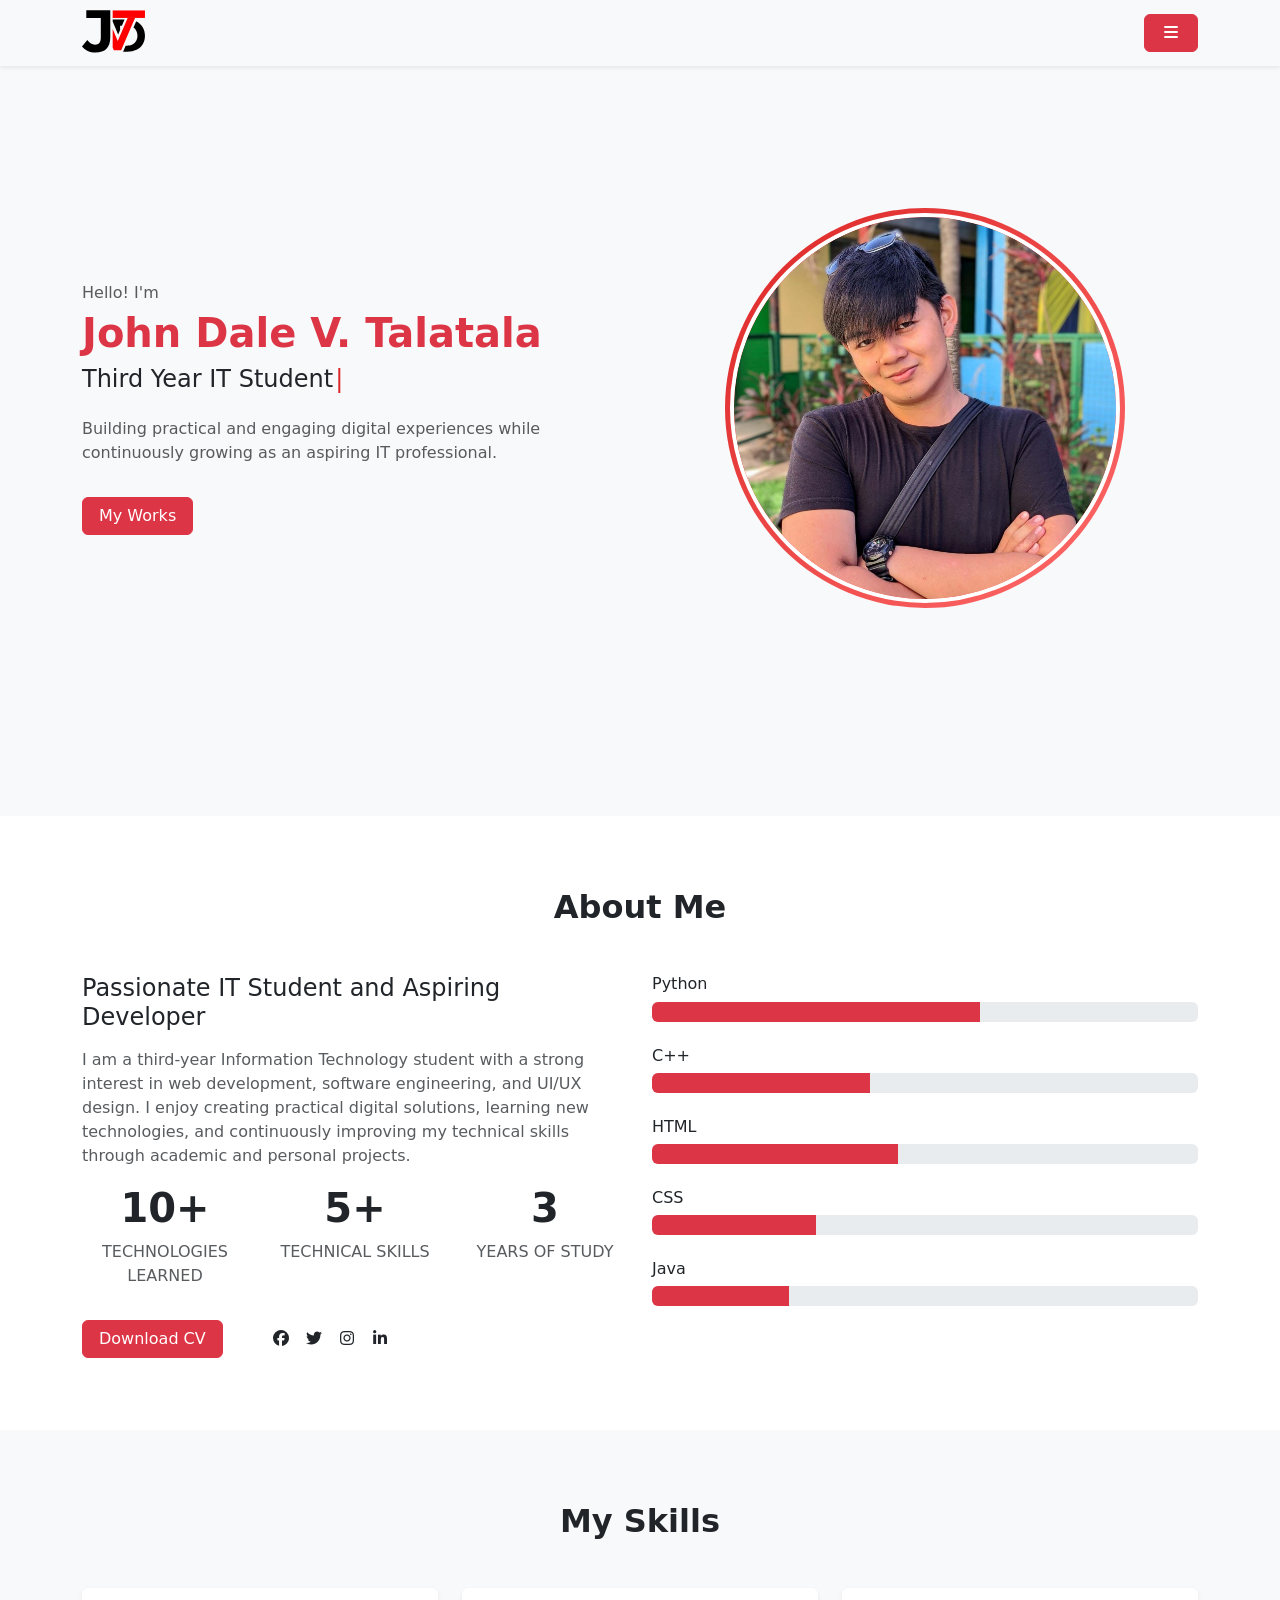
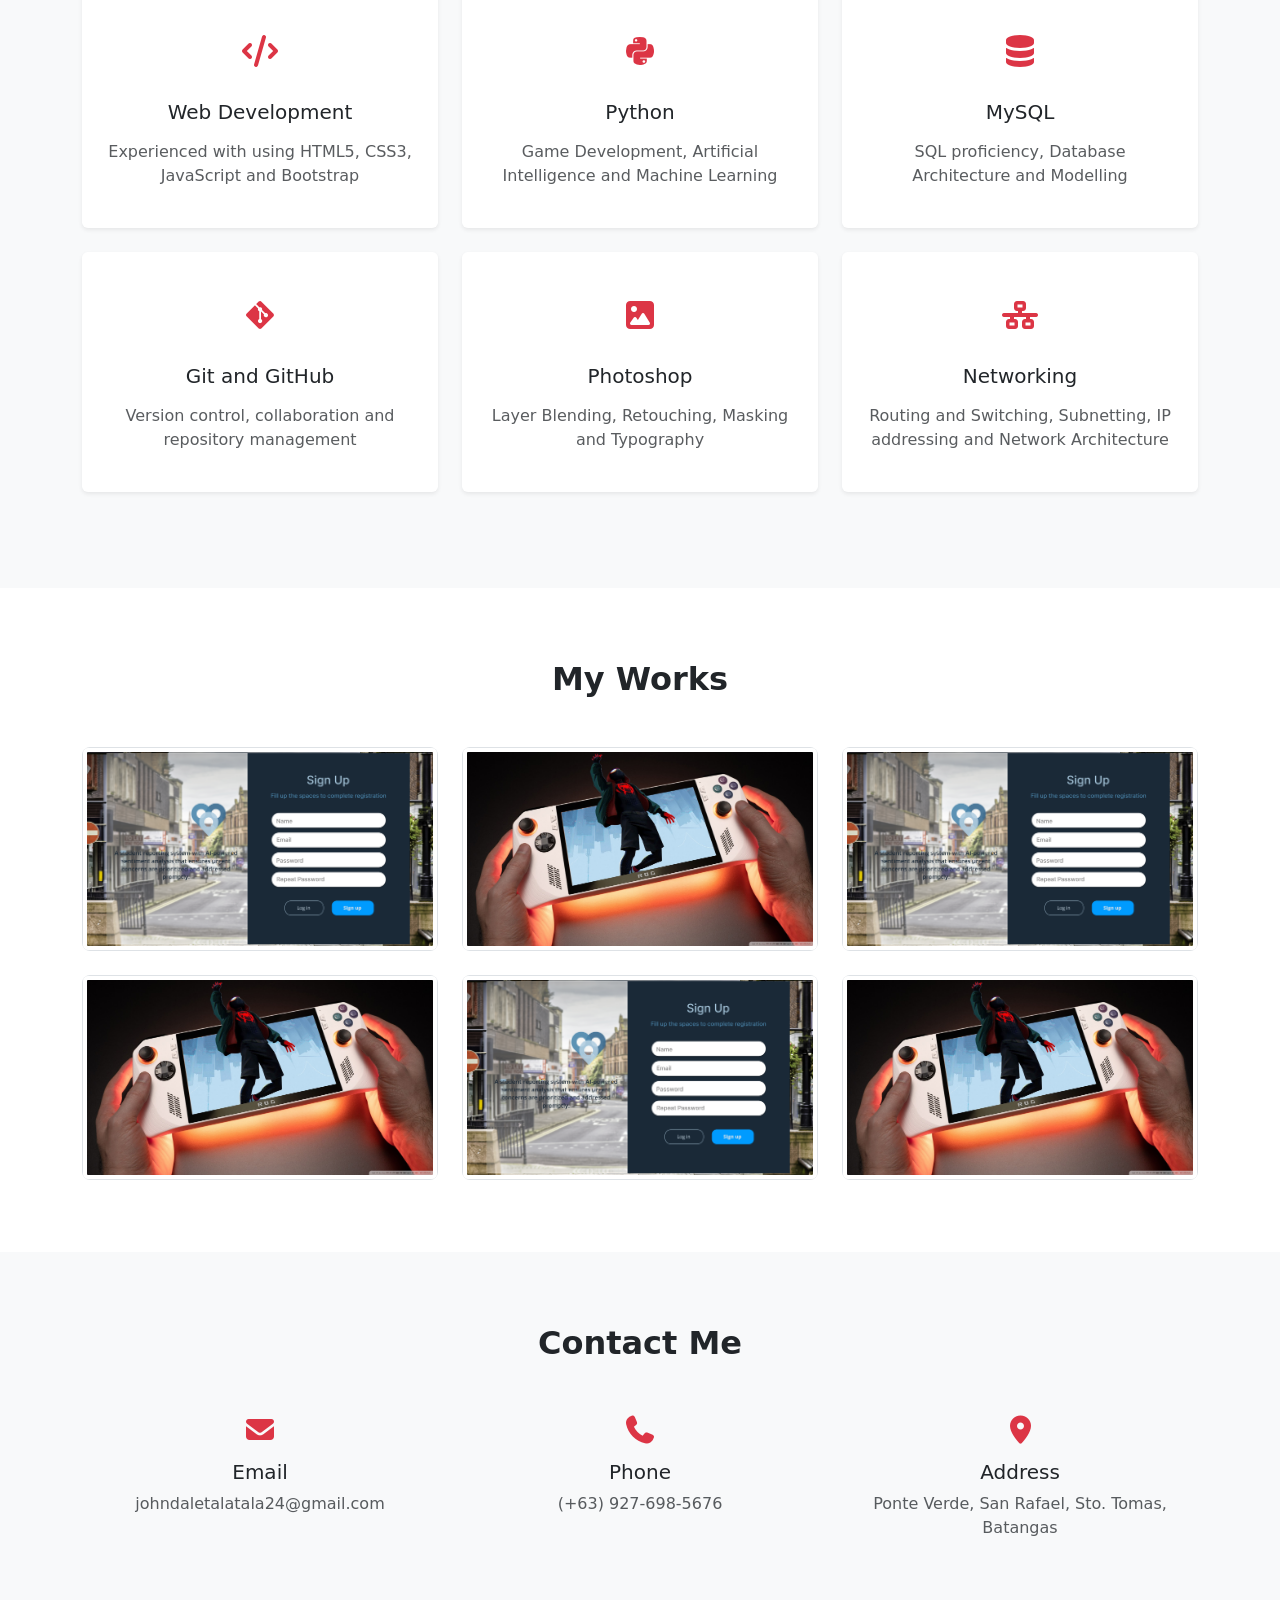
==== commit a6805361: "removed unused html files" ====
--- a/assets/index.html
+++ b/assets/index.html
@@ -6,74 +6,7 @@
     <title>Portfolio</title>
     <link rel="stylesheet" href="css/bootstrap.min.css">
     <link rel="stylesheet" href="css/all.css">
-    <style>
-        /* Fade + Slide In Animations */
-        @keyframes fadeSlideUp {
-            from { opacity: 0; transform: translateY(40px); }
-            to   { opacity: 1; transform: translateY(0); }
-        }
-
-        @keyframes fadeSlideRight {
-            from { opacity: 0; transform: translateX(40px); }
-            to   { opacity: 1; transform: translateX(0); }
-        }
-
-        .animate-text {
-            animation: fadeSlideUp 0.8s ease forwards;
-            opacity: 0;
-        }
-
-        .animate-text:nth-child(1) { animation-delay: 0.1s; }
-        .animate-text:nth-child(2) { animation-delay: 0.3s; }
-        .animate-text:nth-child(3) { animation-delay: 0.5s; }
-        .animate-text:nth-child(4) { animation-delay: 0.7s; }
-        .animate-text:nth-child(5) { animation-delay: 0.9s; }
-
-        .animate-img {
-            animation: fadeSlideRight 1s ease 0.3s forwards;
-            opacity: 0;
-        }
-
-        /* Glowing Profile Border */
-        .profile-glow {
-            padding: 5px;
-            border-radius: 50%;
-            background: linear-gradient(135deg, #dc2626, #ff6b6b, #dc2626);
-            background-size: 200% 200%;
-            animation: gradientRotate 3s ease infinite, glowPulse 2s ease-in-out infinite;
-        }
-
-        @keyframes gradientRotate {
-            0%   { background-position: 0% 50%; }
-            50%  { background-position: 100% 50%; }
-            100% { background-position: 0% 50%; }
-        }
-
-        @keyframes glowPulse {
-            0%, 100% { box-shadow: 0 0 15px 3px rgba(220, 38, 38, 0.4); }
-            50%       { box-shadow: 0 0 30px 8px rgba(220, 38, 38, 0.7); }
-        }
-
-        .profile-glow img {
-            display: block;
-            border: 4px solid white;
-            border-radius: 50%;
-        }
-
-        /* Typing cursor on role */
-        .typing-cursor::after {
-            content: '|';
-            animation: blink 0.8s step-end infinite;
-            color: #dc2626;
-            font-weight: 100;
-            margin-left: 2px;
-        }
-
-        @keyframes blink {
-            0%, 100% { opacity: 1; }
-            50%       { opacity: 0; }
-        }
-    </style>
+    <link rel="stylesheet" href="css/style.css">
 </head>
 <body class="bg-light">
 
@@ -91,6 +24,7 @@
                 <ul class="dropdown-menu dropdown-menu-end">
                     <li><a class="dropdown-item" href="#home">Home</a></li>
                     <li><a class="dropdown-item" href="#about">About</a></li>
+                    <li><a class="dropdown-item" href="#services">Skills</a></li>
                     <li><a class="dropdown-item" href="#portfolio">Portfolio</a></li>
                     <li><a class="dropdown-item" href="#contact">Contact</a></li>
                 </ul>
@@ -104,14 +38,12 @@
         <div class="container-lg">
             <div class="row align-items-center align-content-center" style="min-height: 80vh">
 
-                <!-- Profile Image -->
                 <div class="col-md-6 mt-5 mt-md-0 animate-img">
-                    <div class="profile-glow mx-auto" style="max-width: 400px;">
+                    <div class="profile-glow mx-auto">
                         <img src="img/profile.png" alt="Profile Picture" class="img-fluid rounded-circle w-100">
                     </div>
                 </div>
 
-                <!-- Text Content -->
                 <div class="col-md-6 mt-5 mt-md-0 order-md-first">
                     <div class="home-text">
                         <p class="text-muted mb-1 animate-text">Hello! I'm</p>
@@ -132,13 +64,13 @@
         <div class="container-lg py-4">
             <div class="row justify-content-center">
                 <div class="col-lg-8">
-                    <div class="section-title text-center">
+                    <div class="section-title text-center scroll-fade">
                         <h2 class="fw-bold mb-5">About Me</h2>
                     </div>
                 </div>
             </div>
             <div class="row">
-                <div class="col-md-6">
+                <div class="col-md-6 scroll-fade-left">
                     <div class="about-text">
                         <h3 class="fs-4 mb-3">Passionate IT Student and Aspiring Developer</h3>
                         <p class="text-muted">I am a third-year Information Technology student with a strong interest
@@ -148,66 +80,66 @@
                         projects.</p>
                     </div>
                     <div class="row text-center text-uppercase my-3">
-                        <div class="col-sm-4">
+                        <div class="col-sm-4 scroll-fade stagger-1">
                             <div class="fact-item">
-                                <h4 class="fs-1 fw-bold">10+</h4>
+                                <h4 class="fs-1 fw-bold counter" data-target="10">0</h4>
                                 <p class="text-muted">Technologies Learned</p>
                             </div>
                         </div>
-                        <div class="col-sm-4">
+                        <div class="col-sm-4 scroll-fade stagger-2">
                             <div class="fact-item">
-                                <h4 class="fs-1 fw-bold">5+</h4>
+                                <h4 class="fs-1 fw-bold counter" data-target="5">0</h4>
                                 <p class="text-muted">Technical Skills</p>
                             </div>
                         </div>
-                        <div class="col-sm-4">
+                        <div class="col-sm-4 scroll-fade stagger-3">
                             <div class="fact-item">
-                                <h4 class="fs-1 fw-bold">3</h4>
+                                <h4 class="fs-1 fw-bold counter" data-target="3">0</h4>
                                 <p class="text-muted">Years of Study</p>
                             </div>
                         </div>
                     </div>
-                    <div class="row">
+                    <div class="row scroll-fade stagger-4">
                         <div class="col-lg-12 d-flex align-items-center">
                             <a href="#" class="btn px-3 btn-danger me-5">Download CV</a>
                             <div class="social-links">
-                                <a href="" class="text-dark me-2"><i class="fab fa-facebook"></i></a>
+                                <a href="#" class="text-dark me-2"><i class="fab fa-facebook"></i></a>
                                 <a href="#" class="text-dark me-2"><i class="fab fa-twitter"></i></a>
                                 <a href="#" class="text-dark me-2"><i class="fab fa-instagram"></i></a>
-                                <a href="#" class="text-dark me-2"><i class="fab fa-github"></i></a>
+                                <a href="#" class="text-dark me-2"><i class="fab fa-linkedin-in"></i></a>
                             </div>
                         </div>
                     </div>
                 </div>
                 <div class="col-md-6 mt-5 mt-md-0">
-                    <div class="skill-item mb-4">
+                    <div class="skill-item mb-4 scroll-fade stagger-1">
                         <h3 class="fs-6">Python</h3>
-                        <div class="progress" role="progressbar" aria-valuenow="60" aria-valuemin="0" aria-valuemax="100" style="height: 20px">
-                            <div class="progress-bar bg-danger" style="width: 60%"></div>
-                        </div>
-                    </div>
-                    <div class="skill-item mb-4">
+                        <div class="progress" style="height: 20px">
+                            <div class="progress-bar bg-danger" style="--target-width: 60%"></div>
+                        </div>
+                    </div>
+                    <div class="skill-item mb-4 scroll-fade stagger-2">
                         <h3 class="fs-6">C++</h3>
-                        <div class="progress" role="progressbar" aria-valuenow="40" aria-valuemin="0" aria-valuemax="100" style="height: 20px">
-                            <div class="progress-bar bg-danger" style="width: 40%"></div>
-                        </div>
-                    </div>
-                    <div class="skill-item mb-4">
+                        <div class="progress" style="height: 20px">
+                            <div class="progress-bar bg-danger" style="--target-width: 40%"></div>
+                        </div>
+                    </div>
+                    <div class="skill-item mb-4 scroll-fade stagger-3">
                         <h3 class="fs-6">HTML</h3>
-                        <div class="progress" role="progressbar" aria-valuenow="45" aria-valuemin="0" aria-valuemax="100" style="height: 20px">
-                            <div class="progress-bar bg-danger" style="width: 45%"></div>
-                        </div>
-                    </div>
-                    <div class="skill-item mb-4">
+                        <div class="progress" style="height: 20px">
+                            <div class="progress-bar bg-danger" style="--target-width: 45%"></div>
+                        </div>
+                    </div>
+                    <div class="skill-item mb-4 scroll-fade stagger-4">
                         <h3 class="fs-6">CSS</h3>
-                        <div class="progress" role="progressbar" aria-valuenow="30" aria-valuemin="0" aria-valuemax="100" style="height: 20px">
-                            <div class="progress-bar bg-danger" style="width: 30%"></div>
-                        </div>
-                    </div>
-                    <div class="skill-item mb-4">
+                        <div class="progress" style="height: 20px">
+                            <div class="progress-bar bg-danger" style="--target-width: 30%"></div>
+                        </div>
+                    </div>
+                    <div class="skill-item mb-4 scroll-fade stagger-5">
                         <h3 class="fs-6">Java</h3>
-                        <div class="progress" role="progressbar" aria-valuenow="25" aria-valuemin="0" aria-valuemax="100" style="height: 20px">
-                            <div class="progress-bar bg-danger" style="width: 25%"></div>
+                        <div class="progress" style="height: 20px">
+                            <div class="progress-bar bg-danger" style="--target-width: 25%"></div>
                         </div>
                     </div>
                 </div>
@@ -221,13 +153,13 @@
         <div class="container-lg py-4">
             <div class="row justify-content-center">
                 <div class="col-lg-8">
-                    <div class="section-title text-center">
+                    <div class="section-title text-center scroll-fade">
                         <h2 class="fw-bold mb-5">My Skills</h2>
                     </div>
                 </div>
             </div>
             <div class="row text-center">
-                <div class="col-md-6 col-lg-4 mb-4">
+                <div class="col-md-6 col-lg-4 mb-4 scroll-fade stagger-1">
                     <div class="service-item shadow-sm p-4 rounded bg-white">
                         <div class="icon my-3 text-danger fs-2">
                             <i class="fas fa-code"></i>
@@ -236,16 +168,16 @@
                         <p class="text-muted">Experienced with using HTML5, CSS3, JavaScript and Bootstrap</p>
                     </div>
                 </div>
-                <div class="col-md-6 col-lg-4 mb-4">
+                <div class="col-md-6 col-lg-4 mb-4 scroll-fade stagger-2">
                     <div class="service-item shadow-sm p-4 rounded bg-white">
                         <div class="icon my-3 text-danger fs-2">
                             <i class="fab fa-python"></i>
                         </div>
                         <h3 class="fs-5 py-2">Python</h3>
-                        <p class="text-muted">Game Development, Artificial Intelligence and Machine Learning </p>
-                    </div>
-                </div>
-                <div class="col-md-6 col-lg-4 mb-4">
+                        <p class="text-muted">Game Development, Artificial Intelligence and Machine Learning</p>
+                    </div>
+                </div>
+                <div class="col-md-6 col-lg-4 mb-4 scroll-fade stagger-3">
                     <div class="service-item shadow-sm p-4 rounded bg-white">
                         <div class="icon my-3 text-danger fs-2">
                             <i class="fas fa-database"></i>
@@ -254,7 +186,7 @@
                         <p class="text-muted">SQL proficiency, Database Architecture and Modelling</p>
                     </div>
                 </div>
-                <div class="col-md-6 col-lg-4 mb-4">
+                <div class="col-md-6 col-lg-4 mb-4 scroll-fade stagger-4">
                     <div class="service-item shadow-sm p-4 rounded bg-white">
                         <div class="icon my-3 text-danger fs-2">
                             <i class="fab fa-git-alt"></i>
@@ -263,16 +195,16 @@
                         <p class="text-muted">Version control, collaboration and repository management</p>
                     </div>
                 </div>
-                <div class="col-md-6 col-lg-4 mb-4">
-                    <div class="service-item shadow-sm p-4 rounded bg-white">
-                        <div class="icon my-3 text-danger fs-2">
-                            <i class="fa-brands fa-openai"></i>
-                        </div>
-                        <h3 class="fs-5 py-2">Artificial Intelligence</h3>
-                        <p class="text-muted">Prompting Engineering, AI Tool Orchestration and Data Analysis  </p>
-                    </div>
-                </div>
-                <div class="col-md-6 col-lg-4 mb-4">
+                <div class="col-md-6 col-lg-4 mb-4 scroll-fade stagger-5">
+                    <div class="service-item shadow-sm p-4 rounded bg-white">
+                        <div class="icon my-3 text-danger fs-2">
+                            <i class="fas fa-image"></i>
+                        </div>
+                        <h3 class="fs-5 py-2">Photoshop</h3>
+                        <p class="text-muted">Layer Blending, Retouching, Masking and Typography</p>
+                    </div>
+                </div>
+                <div class="col-md-6 col-lg-4 mb-4 scroll-fade stagger-6">
                     <div class="service-item shadow-sm p-4 rounded bg-white">
                         <div class="icon my-3 text-danger fs-2">
                             <i class="fa-solid fa-network-wired"></i>
@@ -291,52 +223,64 @@
         <div class="container-lg py-4">
             <div class="row justify-content-center">
                 <div class="col-lg-8">
-                    <div class="section-title text-center">
+                    <div class="section-title text-center scroll-fade">
                         <h2 class="fw-bold mb-5">My Works</h2>
                     </div>
                 </div>
             </div>
             <div class="row g-4">
-                <div class="col-md-6 col-lg-4">
-                    <div class="portfolio-item">
-                        <img src="img/1.png" class="w-100 img-thumbnail" alt="portfolio item 1">
-                        <h3 class="mt-2">Citisent Landing Page</h3>
-                        <p class="text-muted mb-4">Capstone</p>
-                    </div>
-                </div>
-                <div class="col-md-6 col-lg-4">
-                    <div class="portfolio-item">
-                        <img src="img/2.png" class="w-100 img-thumbnail" alt="portfolio item 2">
-                        <h3 class="mt-2">Photoshop Activity</h3>
-                        <p class="text-muted mb-4">Multimedia</p>
-                    </div>
-                </div>
-                <div class="col-md-6 col-lg-4">
-                    <div class="portfolio-item">
-                        <img src="img/1.png" class="w-100 img-thumbnail" alt="portfolio item 1">
-                        <h3 class="mt-2">Citisent Landing Page</h3>
-                        <p class="text-muted mb-4">Capstone</p>
-                    </div>
-                </div>
-                <div class="col-md-6 col-lg-4">
-                    <div class="portfolio-item">
-                        <img src="img/2.png" class="w-100 img-thumbnail" alt="portfolio item 2">
-                        <h3 class="mt-2">Photoshop Activity</h3>
-                        <p class="text-muted mb-4">Multimedia</p>
-                    </div>
-                </div>
-                <div class="col-md-6 col-lg-4">
-                    <div class="portfolio-item">
-                        <img src="img/1.png" class="w-100 img-thumbnail" alt="portfolio item 1">
-                        <h3 class="mt-2">Citisent Landing Page</h3>
-                        <p class="text-muted mb-4">Capstone</p>
-                    </div>
-                </div>
-                <div class="col-md-6 col-lg-4">
-                    <div class="portfolio-item">
-                        <img src="img/2.png" class="w-100 img-thumbnail" alt="portfolio item 2">
-                        <h3 class="mt-2">Photoshop Activity</h3>
-                        <p class="text-muted mb-4">Multimedia</p>
+                <div class="col-md-6 col-lg-4 scroll-fade stagger-1">
+                    <div class="portfolio-item">
+                        <img src="img/1.png" class="img-thumbnail" alt="portfolio item 1">
+                        <div class="portfolio-overlay">
+                            <h3>Citisent Landing Page</h3>
+                            <p>Capstone</p>
+                        </div>
+                    </div>
+                </div>
+                <div class="col-md-6 col-lg-4 scroll-fade stagger-2">
+                    <div class="portfolio-item">
+                        <img src="img/2.png" class="img-thumbnail" alt="portfolio item 2">
+                        <div class="portfolio-overlay">
+                            <h3>Photoshop Activity</h3>
+                            <p>Multimedia</p>
+                        </div>
+                    </div>
+                </div>
+                <div class="col-md-6 col-lg-4 scroll-fade stagger-3">
+                    <div class="portfolio-item">
+                        <img src="img/1.png" class="img-thumbnail" alt="portfolio item 1">
+                        <div class="portfolio-overlay">
+                            <h3>Citisent Landing Page</h3>
+                            <p>Capstone</p>
+                        </div>
+                    </div>
+                </div>
+                <div class="col-md-6 col-lg-4 scroll-fade stagger-4">
+                    <div class="portfolio-item">
+                        <img src="img/2.png" class="img-thumbnail" alt="portfolio item 2">
+                        <div class="portfolio-overlay">
+                            <h3>Photoshop Activity</h3>
+                            <p>Multimedia</p>
+                        </div>
+                    </div>
+                </div>
+                <div class="col-md-6 col-lg-4 scroll-fade stagger-5">
+                    <div class="portfolio-item">
+                        <img src="img/1.png" class="img-thumbnail" alt="portfolio item 1">
+                        <div class="portfolio-overlay">
+                            <h3>Citisent Landing Page</h3>
+                            <p>Capstone</p>
+                        </div>
+                    </div>
+                </div>
+                <div class="col-md-6 col-lg-4 scroll-fade stagger-6">
+                    <div class="portfolio-item">
+                        <img src="img/2.png" class="img-thumbnail" alt="portfolio item 2">
+                        <div class="portfolio-overlay">
+                            <h3>Photoshop Activity</h3>
+                            <p>Multimedia</p>
+                        </div>
                     </div>
                 </div>
             </div>
@@ -349,13 +293,13 @@
         <div class="container-lg py-4">
             <div class="row justify-content-center">
                 <div class="col-lg-8">
-                    <div class="section-title text-center">
+                    <div class="section-title text-center scroll-fade">
                         <h2 class="fw-bold mb-5">Contact Me</h2>
                     </div>
                 </div>
             </div>
             <div class="row justify-content-center text-center g-4">
-                <div class="col-md-4">
+                <div class="col-md-4 scroll-fade stagger-1">
                     <div class="contact-item d-flex flex-column align-items-center">
                         <div class="icon fs-3 text-danger mb-2">
                             <i class="fas fa-envelope"></i>
@@ -364,7 +308,7 @@
                         <p class="text-muted">johndaletalatala24@gmail.com</p>
                     </div>
                 </div>
-                <div class="col-md-4">
+                <div class="col-md-4 scroll-fade stagger-2">
                     <div class="contact-item d-flex flex-column align-items-center">
                         <div class="icon fs-3 text-danger mb-2">
                             <i class="fas fa-phone"></i>
@@ -373,7 +317,7 @@
                         <p class="text-muted">(+63) 927-698-5676</p>
                     </div>
                 </div>
-                <div class="col-md-4">
+                <div class="col-md-4 scroll-fade stagger-3">
                     <div class="contact-item d-flex flex-column align-items-center">
                         <div class="icon fs-3 text-danger mb-2">
                             <i class="fas fa-map-marker-alt"></i>
@@ -387,18 +331,7 @@
     </section>
     <!--Contact Section End-->
 
-    <!--Footer Section Start-->
-<footer class="footer border-top py-4">
-    <div class="container-lg">
-        <div class="row">
-            <div class="col-lg-12">
-                <p class="m-0 text-center">&copy; 2025 DaleyBoi</p>
-            </div>
-        </div>
-    </div>
-</footer>
-    <!--Footer Section End-->
-
     <script src="js/bootstrap.bundle.min.js"></script>
+    <script src="js/script.js"></script>
 </body>
 </html>
--- a/assets/css/style.css
+++ b/assets/css/style.css
@@ -0,0 +1,157 @@
+/* ── HOME ANIMATIONS ── */
+@keyframes fadeSlideUp {
+    from { opacity: 0; transform: translateY(40px); }
+    to   { opacity: 1; transform: translateY(0); }
+}
+
+@keyframes fadeSlideRight {
+    from { opacity: 0; transform: translateX(40px); }
+    to   { opacity: 1; transform: translateX(0); }
+}
+
+.animate-text {
+    animation: fadeSlideUp 0.8s ease forwards;
+    opacity: 0;
+}
+
+.animate-text:nth-child(1) { animation-delay: 0.1s; }
+.animate-text:nth-child(2) { animation-delay: 0.3s; }
+.animate-text:nth-child(3) { animation-delay: 0.5s; }
+.animate-text:nth-child(4) { animation-delay: 0.7s; }
+.animate-text:nth-child(5) { animation-delay: 0.9s; }
+
+.animate-img {
+    animation: fadeSlideRight 1s ease 0.3s forwards;
+    opacity: 0;
+}
+
+/* ── PROFILE GLOW ── */
+.profile-glow {
+    max-width: 400px;
+    padding: 5px;
+    border-radius: 50%;
+    background: linear-gradient(135deg, #dc2626, #ff6b6b, #dc2626);
+    background-size: 200% 200%;
+    animation: gradientRotate 3s ease infinite, glowPulse 2s ease-in-out infinite;
+}
+
+@keyframes gradientRotate {
+    0%   { background-position: 0% 50%; }
+    50%  { background-position: 100% 50%; }
+    100% { background-position: 0% 50%; }
+}
+
+@keyframes glowPulse {
+    0%, 100% { box-shadow: 0 0 15px 3px rgba(220, 38, 38, 0.4); }
+    50%       { box-shadow: 0 0 30px 8px rgba(220, 38, 38, 0.7); }
+}
+
+.profile-glow img {
+    display: block;
+    border: 4px solid white;
+    border-radius: 50%;
+}
+
+/* ── TYPING CURSOR ── */
+.typing-cursor::after {
+    content: '|';
+    animation: blink 0.8s step-end infinite;
+    color: #dc2626;
+    font-weight: 100;
+    margin-left: 2px;
+}
+
+@keyframes blink {
+    0%, 100% { opacity: 1; }
+    50%       { opacity: 0; }
+}
+
+/* ── SCROLL FADE ── */
+.scroll-fade {
+    opacity: 0;
+    transform: translateY(30px);
+    transition: opacity 0.7s ease, transform 0.7s ease;
+}
+
+.scroll-fade.visible {
+    opacity: 1;
+    transform: translateY(0);
+}
+
+.scroll-fade-left {
+    opacity: 0;
+    transform: translateX(-30px);
+    transition: opacity 0.7s ease, transform 0.7s ease;
+}
+
+.scroll-fade-left.visible {
+    opacity: 1;
+    transform: translateX(0);
+}
+
+/* ── STAGGER DELAYS ── */
+.stagger-1 { transition-delay: 0.1s; }
+.stagger-2 { transition-delay: 0.2s; }
+.stagger-3 { transition-delay: 0.3s; }
+.stagger-4 { transition-delay: 0.4s; }
+.stagger-5 { transition-delay: 0.5s; }
+.stagger-6 { transition-delay: 0.6s; }
+
+/* ── SKILL BAR ── */
+.progress-bar {
+    width: 0% !important;
+    transition: width 1.2s ease;
+}
+
+.progress-bar.animated {
+    width: var(--target-width) !important;
+}
+
+/* ── PORTFOLIO HOVER ── */
+.portfolio-item {
+    position: relative;
+    overflow: hidden;
+    border-radius: 8px;
+}
+
+.portfolio-item img {
+    transition: transform 0.4s ease;
+    display: block;
+    width: 100%;
+}
+
+.portfolio-item:hover img {
+    transform: scale(1.07);
+}
+
+.portfolio-overlay {
+    position: absolute;
+    inset: 0;
+    background: rgba(220, 38, 38, 0.82);
+    display: flex;
+    flex-direction: column;
+    align-items: center;
+    justify-content: center;
+    opacity: 0;
+    transition: opacity 0.4s ease;
+    border-radius: 8px;
+}
+
+.portfolio-item:hover .portfolio-overlay {
+    opacity: 1;
+}
+
+.portfolio-overlay h3 {
+    color: #fff;
+    font-size: 1.1rem;
+    font-weight: 700;
+    margin-bottom: 6px;
+}
+
+.portfolio-overlay p {
+    color: rgba(255, 255, 255, 0.85);
+    font-size: 0.85rem;
+    margin: 0;
+
+    
+}
